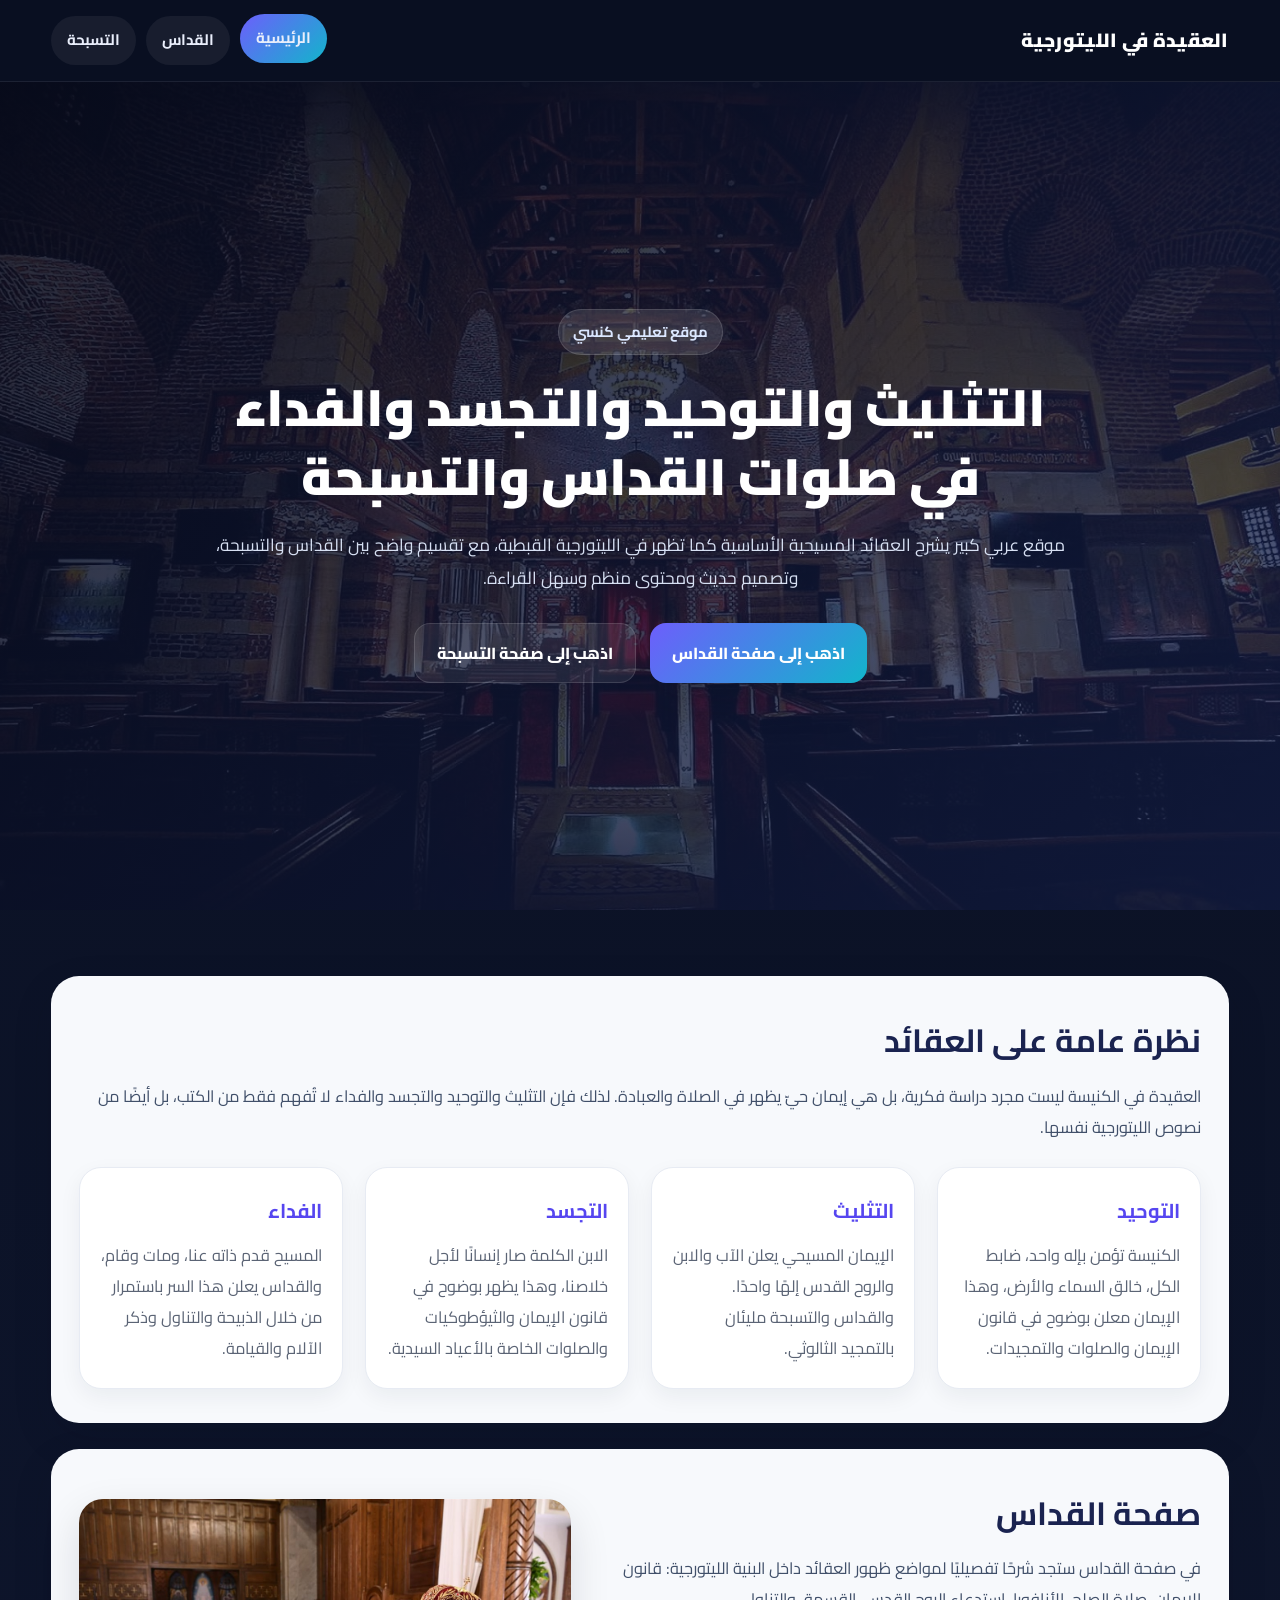
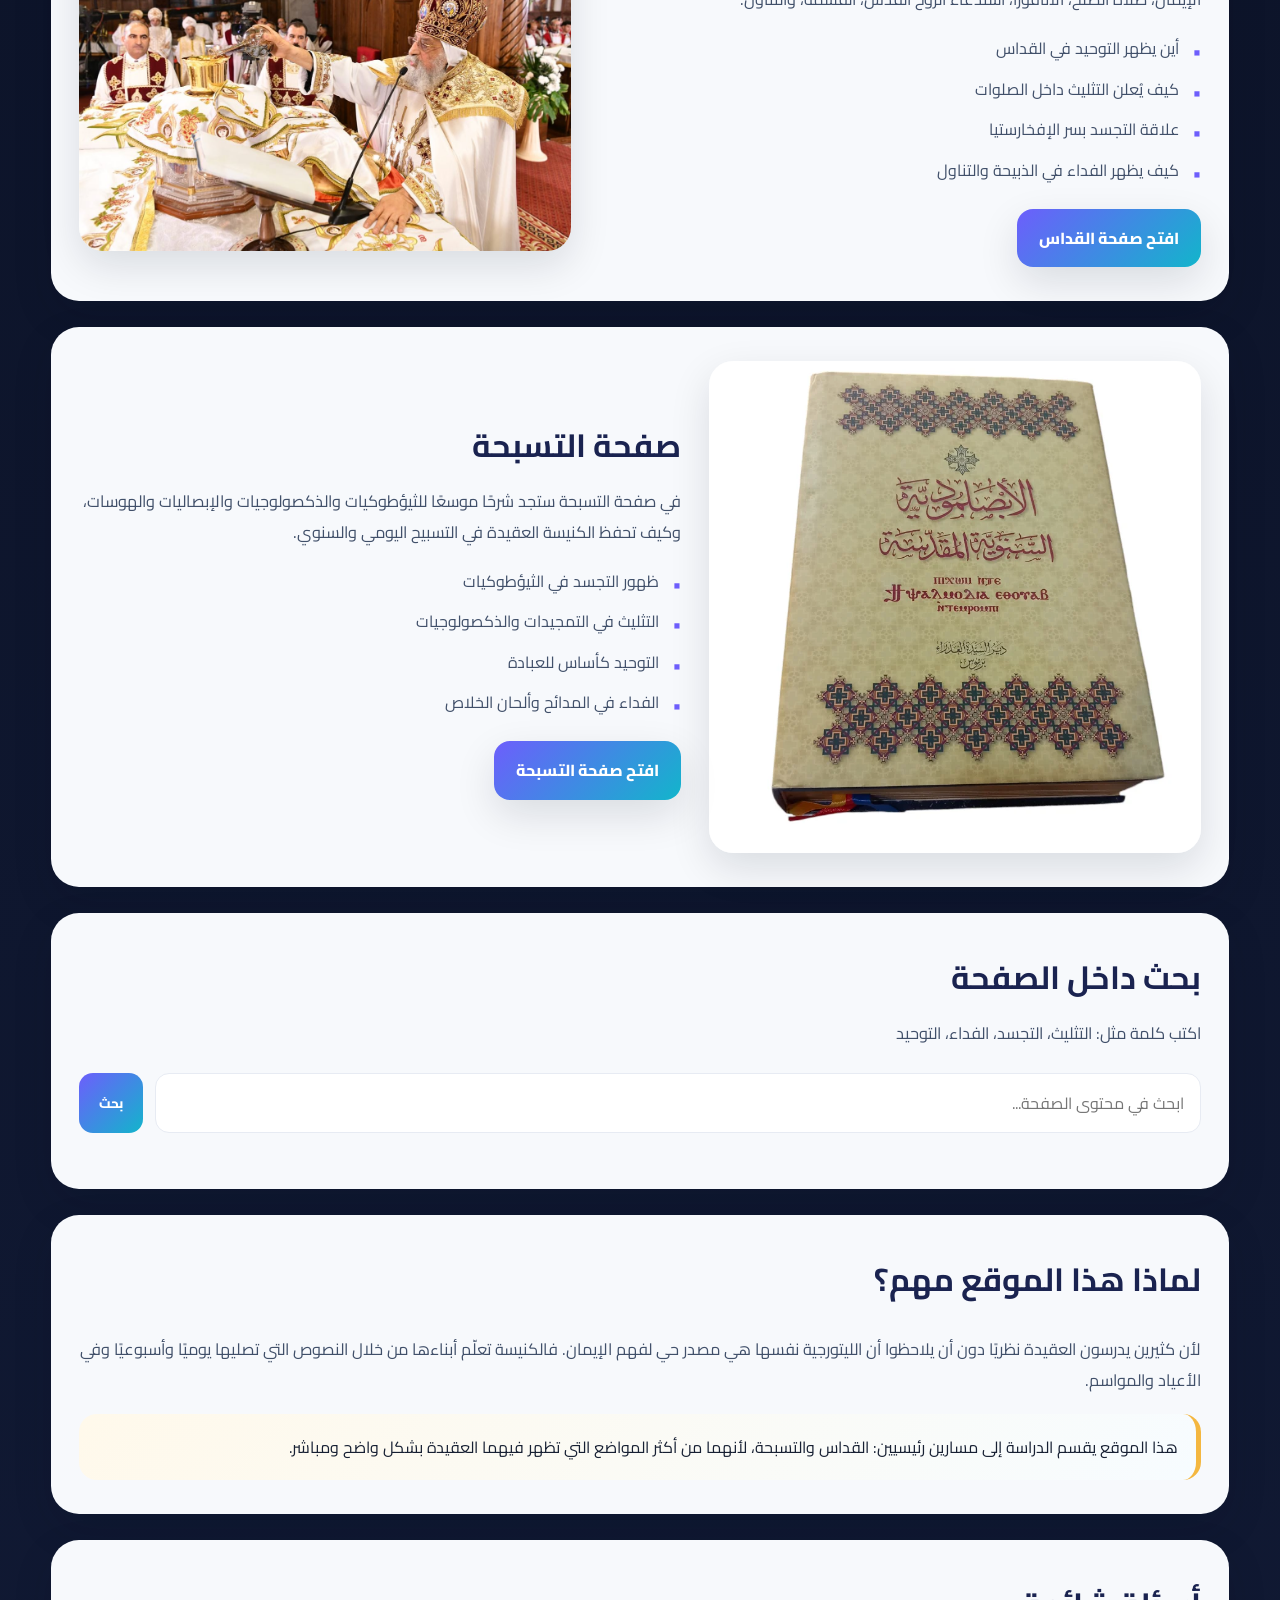
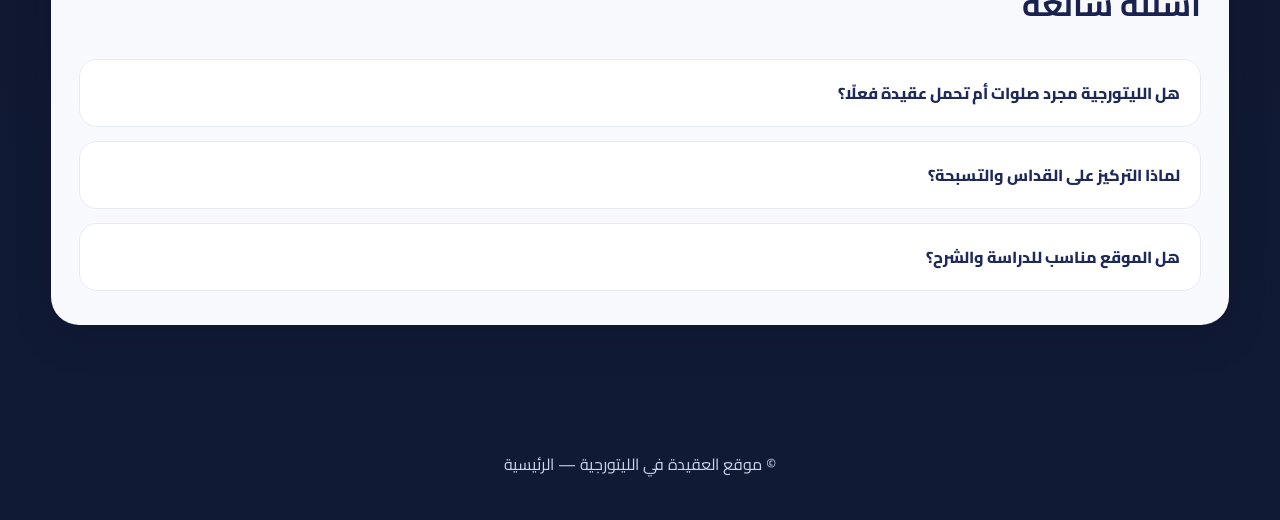
==== index.html @ f93a0180 "Initial commit" ====
<!DOCTYPE html>
<html lang="ar" dir="rtl">
<head>
  <meta charset="UTF-8" />
  <meta name="viewport" content="width=device-width, initial-scale=1.0" />
  <title>العقيدة في الليتورجية القبطية</title>
  <link rel="preconnect" href="https://fonts.googleapis.com">
  <link rel="preconnect" href="https://fonts.gstatic.com" crossorigin>
  <link href="https://fonts.googleapis.com/css2?family=Cairo:wght@400;600;700;800;900&display=swap" rel="stylesheet">
  <link rel="stylesheet" href="style.css" />
</head>
<body>
  <header class="topbar">
    <div class="container nav">
      <div class="brand">العقيدة في الليتورجية</div>
      <nav>
        <a href="index.html" class="active">الرئيسية</a>
        <a href="mass.html">القداس</a>
        <a href="tasbeha.html">التسبحة</a>
      </nav>
    </div>
  </header>

  <section class="hero hero-home">
    <div class="overlay"></div>
    <div class="container hero-content">
      <span class="badge">موقع تعليمي كنسي</span>
      <h1>التثليث والتوحيد والتجسد والفداء<br>في صلوات القداس والتسبحة</h1>
      <p>
        موقع عربي كبير يشرح العقائد المسيحية الأساسية كما تظهر في الليتورجية القبطية،
        مع تقسيم واضح بين القداس والتسبحة، وتصميم حديث ومحتوى منظم وسهل القراءة.
      </p>
      <div class="hero-actions">
        <a class="btn primary" href="mass.html">اذهب إلى صفحة القداس</a>
        <a class="btn secondary" href="tasbeha.html">اذهب إلى صفحة التسبحة</a>
      </div>
    </div>
  </section>

  <main class="container">
    <section class="section searchable">
      <div class="section-head">
        <h2>نظرة عامة على العقائد</h2>
        <p>
          العقيدة في الكنيسة ليست مجرد دراسة فكرية، بل هي إيمان حيّ يظهر في الصلاة والعبادة.
          لذلك فإن التثليث والتوحيد والتجسد والفداء لا تُفهم فقط من الكتب، بل أيضًا من نصوص
          الليتورجية نفسها.
        </p>
      </div>

      <div class="cards four">
        <article class="card">
          <h3>التوحيد</h3>
          <p>
            الكنيسة تؤمن بإله واحد، ضابط الكل، خالق السماء والأرض، وهذا الإيمان معلن بوضوح
            في قانون الإيمان والصلوات والتمجيدات.
          </p>
        </article>

        <article class="card">
          <h3>التثليث</h3>
          <p>
            الإيمان المسيحي يعلن الآب والابن والروح القدس إلهًا واحدًا. والقداس والتسبحة
            مليئان بالتمجيد الثالوثي.
          </p>
        </article>

        <article class="card">
          <h3>التجسد</h3>
          <p>
            الابن الكلمة صار إنسانًا لأجل خلاصنا، وهذا يظهر بوضوح في قانون الإيمان
            والثيؤطوكيات والصلوات الخاصة بالأعياد السيدية.
          </p>
        </article>

        <article class="card">
          <h3>الفداء</h3>
          <p>
            المسيح قدم ذاته عنا، ومات وقام، والقداس يعلن هذا السر باستمرار من خلال الذبيحة
            والتناول وذكر الآلام والقيامة.
          </p>
        </article>
      </div>
    </section>

    <section class="section split">
      <div class="text searchable">
        <h2>صفحة القداس</h2>
        <p>
          في صفحة القداس ستجد شرحًا تفصيليًا لمواضع ظهور العقائد داخل البنية الليتورجية:
          قانون الإيمان، صلاة الصلح، الأنافورا، استدعاء الروح القدس، القسمة، والتناول.
        </p>
        <ul class="styled-list">
          <li>أين يظهر التوحيد في القداس</li>
          <li>كيف يُعلن التثليث داخل الصلوات</li>
          <li>علاقة التجسد بسر الإفخارستيا</li>
          <li>كيف يظهر الفداء في الذبيحة والتناول</li>
        </ul>
        <a class="btn primary" href="mass.html">افتح صفحة القداس</a>
      </div>
      <div class="image-wrap">
        <img src="odas.jpg" alt="القداس">
      </div>
    </section>

    <section class="section split reverse">
      <div class="text searchable">
        <h2>صفحة التسبحة</h2>
        <p>
          في صفحة التسبحة ستجد شرحًا موسعًا للثيؤطوكيات والذكصولوجيات والإبصاليات والهوسات،
          وكيف تحفظ الكنيسة العقيدة في التسبيح اليومي والسنوي.
        </p>
        <ul class="styled-list">
          <li>ظهور التجسد في الثيؤطوكيات</li>
          <li>التثليث في التمجيدات والذكصولوجيات</li>
          <li>التوحيد كأساس للعبادة</li>
          <li>الفداء في المدائح وألحان الخلاص</li>
        </ul>
        <a class="btn primary" href="tasbeha.html">افتح صفحة التسبحة</a>
      </div>
      <div class="image-wrap">
        <img src="JIiiWQMVaETBvGy7adsMR9MAP8Ab8iQ1Cu8Wnv8D.jpg" alt="التسبحة">
      </div>
    </section>

    <section class="section">
      <div class="section-head">
        <h2>بحث داخل الصفحة</h2>
        <p>اكتب كلمة مثل: التثليث، التجسد، الفداء، التوحيد</p>
      </div>
      <div class="search-box">
        <input type="text" id="searchInput" placeholder="ابحث في محتوى الصفحة..." />
        <button id="searchBtn">بحث</button>
      </div>
    </section>

    <section class="section searchable">
      <div class="section-head">
        <h2>لماذا هذا الموقع مهم؟</h2>
      </div>
      <p>
        لأن كثيرين يدرسون العقيدة نظريًا دون أن يلاحظوا أن الليتورجية نفسها هي مصدر حي
        لفهم الإيمان. فالكنيسة تعلّم أبناءها من خلال النصوص التي تصليها يوميًا وأسبوعيًا
        وفي الأعياد والمواسم.
      </p>

      <div class="note-box">
        هذا الموقع يقسم الدراسة إلى مسارين رئيسيين: القداس والتسبحة، لأنهما من أكثر
        المواضع التي تظهر فيهما العقيدة بشكل واضح ومباشر.
      </div>
    </section>

    <section class="section">
      <div class="section-head">
        <h2>أسئلة شائعة</h2>
      </div>

      <div class="faq">
        <div class="faq-item">
          <button class="faq-question">هل الليتورجية مجرد صلوات أم تحمل عقيدة فعلًا؟</button>
          <div class="faq-answer">
            <p>الليتورجية تحمل العقيدة بعمق، لأن الكنيسة تصلي ما تؤمن به وتؤمن بما تصليه.</p>
          </div>
        </div>

        <div class="faq-item">
          <button class="faq-question">لماذا التركيز على القداس والتسبحة؟</button>
          <div class="faq-answer">
            <p>لأنهما من أغنى المصادر الليتورجية التي تعلن العقيدة بوضوح وبصورة متكررة.</p>
          </div>
        </div>

        <div class="faq-item">
          <button class="faq-question">هل الموقع مناسب للدراسة والشرح؟</button>
          <div class="faq-answer">
            <p>نعم، ويمكنك تطويره أكثر بإضافة مراجع ونصوص وآيات وصور وأقسام جديدة.</p>
          </div>
        </div>
      </div>
    </section>
  </main>

  <footer class="footer">
    <div class="container">
      <p>© موقع العقيدة في الليتورجية — الرئيسية</p>
    </div>
  </footer>

  <script src="script.js"></script>
</body>
</html>
---- style.css ----
:root{
  --bg:#0b1020;
  --bg-soft:#121933;
  --card:#ffffff;
  --text:#172033;
  --muted:#5b6475;
  --primary:#6d5efc;
  --primary-dark:#5646f0;
  --secondary:#12b5cb;
  --gold:#f4b740;
  --light:#f7f9fc;
  --border:#e7ebf3;
  --shadow:0 15px 40px rgba(9,15,35,.12);
  --radius:22px;
  --radius-sm:14px;
  --max:1200px;
}

*{
  box-sizing:border-box;
  margin:0;
  padding:0;
}

html{
  scroll-behavior:smooth;
}

body{
  font-family:'Cairo', sans-serif;
  background:linear-gradient(180deg,#0a1022 0%, #111a35 100%);
  color:#fff;
  line-height:1.9;
}

img{
  max-width:100%;
  display:block;
}

a{
  text-decoration:none;
  color:inherit;
}

.container{
  width:min(var(--max), 92%);
  margin:auto;
}

/* Topbar */
.topbar{
  position:sticky;
  top:0;
  z-index:1000;
  backdrop-filter:blur(10px);
  background:rgba(10,16,34,.86);
  border-bottom:1px solid rgba(255,255,255,.08);
}

.nav{
  display:flex;
  justify-content:space-between;
  align-items:center;
  gap:20px;
  padding:16px 0;
}

.brand{
  font-size:1.2rem;
  font-weight:900;
  color:#fff;
  letter-spacing:.3px;
}

nav{
  display:flex;
  gap:10px;
  flex-wrap:wrap;
}

nav a{
  padding:10px 16px;
  border-radius:999px;
  background:rgba(255,255,255,.06);
  color:#e9eefb;
  transition:.3s ease;
  font-weight:700;
  font-size:.95rem;
}

nav a:hover,
nav a.active{
  background:linear-gradient(135deg,var(--primary),var(--secondary));
  transform:translateY(-2px);
}

/* Hero */
.hero,
.page-hero{
  position:relative;
  overflow:hidden;
}

.hero-home{
  min-height:92vh;
  display:flex;
  align-items:center;
  background:
    url('backgroundd.jpeg')
    center/cover no-repeat;
}

.hero .overlay{
  position:absolute;
  inset:0;
  background:linear-gradient(135deg,rgba(8,12,30,.88),rgba(21,33,78,.72));
}

.hero-content{
  position:relative;
  z-index:2;
  text-align:center;
  padding:90px 0;
  max-width:920px;
}

.badge{
  display:inline-block;
  background:rgba(255,255,255,.12);
  color:#dbe7ff;
  padding:8px 14px;
  border-radius:999px;
  margin-bottom:18px;
  font-size:.92rem;
  font-weight:700;
  border:1px solid rgba(255,255,255,.12);
}

.hero h1,
.page-hero h1{
  font-size:clamp(2rem,4vw,4rem);
  line-height:1.35;
  margin-bottom:18px;
  font-weight:900;
}

.hero p,
.page-hero p{
  max-width:850px;
  margin:0 auto 28px;
  color:#d7e0f3;
  font-size:1.08rem;
}

.hero-actions{
  display:flex;
  justify-content:center;
  gap:14px;
  flex-wrap:wrap;
}

.btn{
  display:inline-flex;
  align-items:center;
  justify-content:center;
  padding:14px 22px;
  border-radius:16px;
  font-weight:800;
  transition:.3s ease;
  cursor:pointer;
  border:none;
}

.btn.primary{
  background:linear-gradient(135deg,var(--primary),var(--secondary));
  color:white;
  box-shadow:var(--shadow);
}

.btn.secondary{
  background:rgba(255,255,255,.08);
  border:1px solid rgba(255,255,255,.12);
  color:#fff;
}

.btn:hover{
  transform:translateY(-3px) scale(1.02);
}

.page-hero{
  padding:70px 0 55px;
  background:linear-gradient(135deg,rgba(98,79,255,.2),rgba(18,181,203,.12));
}

.page-hero.alt{
  background:linear-gradient(135deg,rgba(244,183,64,.15),rgba(18,181,203,.10));
}

/* Sections */
main{
  padding:40px 0 70px;
}

.section{
  background:var(--light);
  color:var(--text);
  margin:26px 0;
  border-radius:28px;
  padding:34px 28px;
  box-shadow:var(--shadow);
}

.section-head{
  margin-bottom:24px;
}

.section-head h2,
.section h2{
  font-size:2rem;
  color:#1a2350;
  margin-bottom:10px;
}

.section-head p,
.section p{
  color:#41506a;
  font-size:1.02rem;
}

.cards{
  display:grid;
  gap:22px;
  margin-top:18px;
}

.cards.four{
  grid-template-columns:repeat(4,1fr);
}
.cards.three{
  grid-template-columns:repeat(3,1fr);
}

.card{
  background:#fff;
  border:1px solid var(--border);
  border-radius:22px;
  padding:24px 20px;
  box-shadow:0 8px 22px rgba(20,26,53,.06);
  transition:.3s ease;
}

.card:hover{
  transform:translateY(-6px);
}

.card h3{
  color:var(--primary-dark);
  margin-bottom:10px;
  font-size:1.25rem;
}

.card p{
  color:var(--muted);
}

.split{
  display:grid;
  grid-template-columns:1.1fr .9fr;
  gap:28px;
  align-items:center;
}

.split.reverse{
  grid-template-columns:.9fr 1.1fr;
}

.split.reverse .text{
  order:2;
}
.split.reverse .image-wrap{
  order:1;
}

.image-wrap img{
  width:100%;
  height:100%;
  min-height:340px;
  object-fit:cover;
  border-radius:24px;
  box-shadow:var(--shadow);
}

.styled-list{
  list-style:none;
  margin:18px 0 24px;
}

.styled-list li{
  position:relative;
  padding-right:22px;
  margin-bottom:10px;
  color:#41506a;
}

.styled-list li::before{
  content:"•";
  position:absolute;
  right:0;
  top:0;
  color:var(--primary);
  font-size:1.2rem;
  font-weight:900;
}

.timeline{
  display:grid;
  gap:18px;
  margin-top:20px;
}

.timeline-item{
  display:flex;
  gap:18px;
  align-items:flex-start;
  background:#fff;
  border:1px solid var(--border);
  border-radius:18px;
  padding:18px;
}

.timeline-item span{
  width:42px;
  height:42px;
  min-width:42px;
  display:flex;
  align-items:center;
  justify-content:center;
  border-radius:50%;
  background:linear-gradient(135deg,var(--primary),var(--secondary));
  color:#fff;
  font-weight:900;
}

.timeline-item h4{
  margin-bottom:5px;
  color:#20295e;
}

/* Doctrine blocks */
.doctrine-block{
  border-top:6px solid #eceffd;
}

.quote-box{
  margin-top:18px;
  background:linear-gradient(135deg,#f5f3ff,#eefcff);
  border-right:5px solid var(--primary);
  border-radius:18px;
  padding:18px;
}

.quote-box h4{
  color:#35248d;
  margin-bottom:8px;
}

.info-grid{
  display:grid;
  grid-template-columns:repeat(3,1fr);
  gap:16px;
  margin-top:20px;
}

.mini-card{
  background:#fff;
  border:1px solid var(--border);
  border-radius:18px;
  padding:18px;
}

.mini-card h4{
  color:#24306f;
  margin-bottom:8px;
}

.table-wrap{
  overflow-x:auto;
  margin-top:16px;
}

table{
  width:100%;
  border-collapse:collapse;
  background:#fff;
  border-radius:18px;
  overflow:hidden;
}

th, td{
  padding:14px;
  border:1px solid var(--border);
  text-align:right;
  vertical-align:top;
  color:#29364d;
}

th{
  background:#eef2ff;
  color:#2d2a76;
}

.search-box{
  margin:10px 0 22px;
  display:flex;
  gap:12px;
  flex-wrap:wrap;
}

.search-box input{
  flex:1;
  min-width:240px;
  padding:14px 16px;
  border-radius:14px;
  border:1px solid var(--border);
  font-family:'Cairo', sans-serif;
  font-size:1rem;
  outline:none;
}

.search-box button{
  padding:14px 20px;
  border:none;
  border-radius:14px;
  background:linear-gradient(135deg,var(--primary),var(--secondary));
  color:#fff;
  font-family:'Cairo', sans-serif;
  font-weight:800;
  cursor:pointer;
}

.faq{
  margin-top:18px;
  display:grid;
  gap:14px;
}

.faq-item{
  background:#fff;
  border:1px solid var(--border);
  border-radius:18px;
  overflow:hidden;
}

.faq-question{
  width:100%;
  background:#fff;
  border:none;
  padding:18px 20px;
  text-align:right;
  font-family:'Cairo', sans-serif;
  font-size:1rem;
  font-weight:800;
  cursor:pointer;
  color:#1f2a5a;
}

.faq-answer{
  display:none;
  padding:0 20px 18px;
  color:#51607a;
}

.faq-item.active .faq-answer{
  display:block;
}

.note-box{
  background:linear-gradient(135deg,#fff9eb,#f7fcff);
  border-right:5px solid var(--gold);
  padding:18px;
  border-radius:18px;
  margin-top:18px;
}

.footer{
  padding:28px 0 40px;
  color:#cad4ea;
  text-align:center;
}

mark{
  background:#fff1a8;
  padding:2px 4px;
  border-radius:6px;
}

/* Responsive */
@media (max-width: 1000px){
  .cards.four{
    grid-template-columns:repeat(2,1fr);
  }
  .cards.three,
  .info-grid{
    grid-template-columns:1fr;
  }
  .split,
  .split.reverse{
    grid-template-columns:1fr;
  }
  .split.reverse .text,
  .split.reverse .image-wrap{
    order:initial;
  }
}

@media (max-width: 700px){
  .nav{
    flex-direction:column;
    align-items:flex-start;
  }
  nav{
    width:100%;
  }
  .hero-home{
    min-height:auto;
  }
  .hero-content{
    padding:70px 0;
  }
  .section{
    padding:24px 18px;
    border-radius:22px;
  }
  .cards.four{
    grid-template-columns:1fr;
  }
  .hero h1,
  .page-hero h1{
    font-size:2rem;
  }
}
/* Tabs */
.tabs{
  display:flex;
  gap:12px;
  flex-wrap:wrap;
  margin-bottom:24px;
}

.tab-btn{
  border:none;
  background:#eef2ff;
  color:#28306f;
  padding:12px 18px;
  border-radius:14px;
  font-family:'Cairo', sans-serif;
  font-weight:800;
  cursor:pointer;
  transition:.3s ease;
}

.tab-btn:hover{
  transform:translateY(-2px);
  background:#dde5ff;
}

.tab-btn.active{
  background:linear-gradient(135deg,var(--primary),var(--secondary));
  color:#fff;
}

.tab-content{
  display:none;
  animation:fadeIn .35s ease;
}

.tab-content.active{
  display:block;
}

@keyframes fadeIn{
  from{
    opacity:0;
    transform:translateY(8px);
  }
  to{
    opacity:1;
    transform:translateY(0);
  }
}
/* Mass nested tabs */
.mass-tabs,
.doctrine-tabs{
  display:flex;
  gap:12px;
  flex-wrap:wrap;
  margin-bottom:22px;
}

.mass-tab-btn,
.doctrine-tab-btn{
  border:none;
  padding:12px 18px;
  border-radius:14px;
  font-family:'Cairo', sans-serif;
  font-weight:800;
  cursor:pointer;
  transition:.3s ease;
}

.mass-tab-btn{
  background:#eef2ff;
  color:#24306f;
}

.mass-tab-btn.active{
  background:linear-gradient(135deg,var(--primary),var(--secondary));
  color:#fff;
}

.doctrine-tab-btn{
  background:#ffffff;
  border:1px solid var(--border);
  color:#2e376c;
}

.doctrine-tab-btn.active{
  background:#1f2a5a;
  color:#fff;
  border-color:#1f2a5a;
}

.mass-panel{
  display:none;
  animation:fadeIn .35s ease;
}

.mass-panel.active{
  display:block;
}

.doctrine-content{
  display:none;
  margin-top:10px;
  padding:24px 20px;
  background:#fff;
  border:1px solid var(--border);
  border-radius:22px;
  animation:fadeIn .3s ease;
}

.doctrine-content.active{
  display:block;
}

.mass-intro{
  margin-bottom:18px;
}

.mass-intro h2{
  color:#1b2460;
  margin-bottom:8px;
}
/* Liturgical text explorer */
.source-buttons{
  display:flex;
  flex-wrap:wrap;
  gap:10px;
  margin:18px 0;
}

.source-btn{
  border:none;
  background:#eef2ff;
  color:#28306f;
  padding:10px 16px;
  border-radius:12px;
  font-family:'Cairo', sans-serif;
  font-weight:800;
  cursor:pointer;
  transition:.3s ease;
}

.source-btn:hover{
  background:#dde5ff;
  transform:translateY(-2px);
}

.source-btn.active{
  background:linear-gradient(135deg,var(--primary),var(--secondary));
  color:#fff;
}

.lit-text-box{
  display:none;
  margin-top:16px;
  background:#fcfdff;
  border:1px solid var(--border);
  border-radius:18px;
  padding:20px;
}

.lit-text-box.active{
  display:block;
  animation:fadeIn .3s ease;
}

.lit-text-box h4{
  margin-bottom:12px;
  color:#1f2a5a;
}

.lit-text{
  background:#fff;
  border:1px solid #e8ecf5;
  border-radius:14px;
  padding:16px;
  color:#334155;
  line-height:2;
  margin-bottom:14px;
}

.highlight-doctrine{
  background:#fff1a8;
  color:#111827;
  padding:2px 6px;
  border-radius:6px;
  font-weight:700;
}

.lit-note{
  background:linear-gradient(135deg,#f5f3ff,#eefcff);
  border-right:4px solid var(--primary);
  border-radius:14px;
  padding:14px;
  color:#475569;
}
.evidence-list{
  display:grid;
  gap:14px;
  margin-top:20px;
}

.evidence-card{
  background:#fff;
  border:1px solid var(--border);
  border-radius:18px;
  padding:18px;
  box-shadow:0 6px 18px rgba(20,26,53,.05);
}

.evidence-card h4{
  color:#1f2a5a;
  margin-bottom:10px;
  font-size:1.05rem;
}

.evidence-label{
  display:inline-block;
  background:#eef2ff;
  color:#334;
  padding:6px 12px;
  border-radius:999px;
  font-size:.88rem;
  font-weight:800;
  margin-bottom:10px;
}

.evidence-quote{
  background:#f8fbff;
  border-right:4px solid var(--primary);
  padding:14px;
  border-radius:12px;
  margin:10px 0;
  color:#243248;
  font-weight:700;
  line-height:2;
}

.evidence-note{
  color:#5b6475;
  font-size:.96rem;
}

.word-highlight{
  background:#fff1a8;
  padding:2px 6px;
  border-radius:6px;
  font-weight:800;
  color:#111827;
}
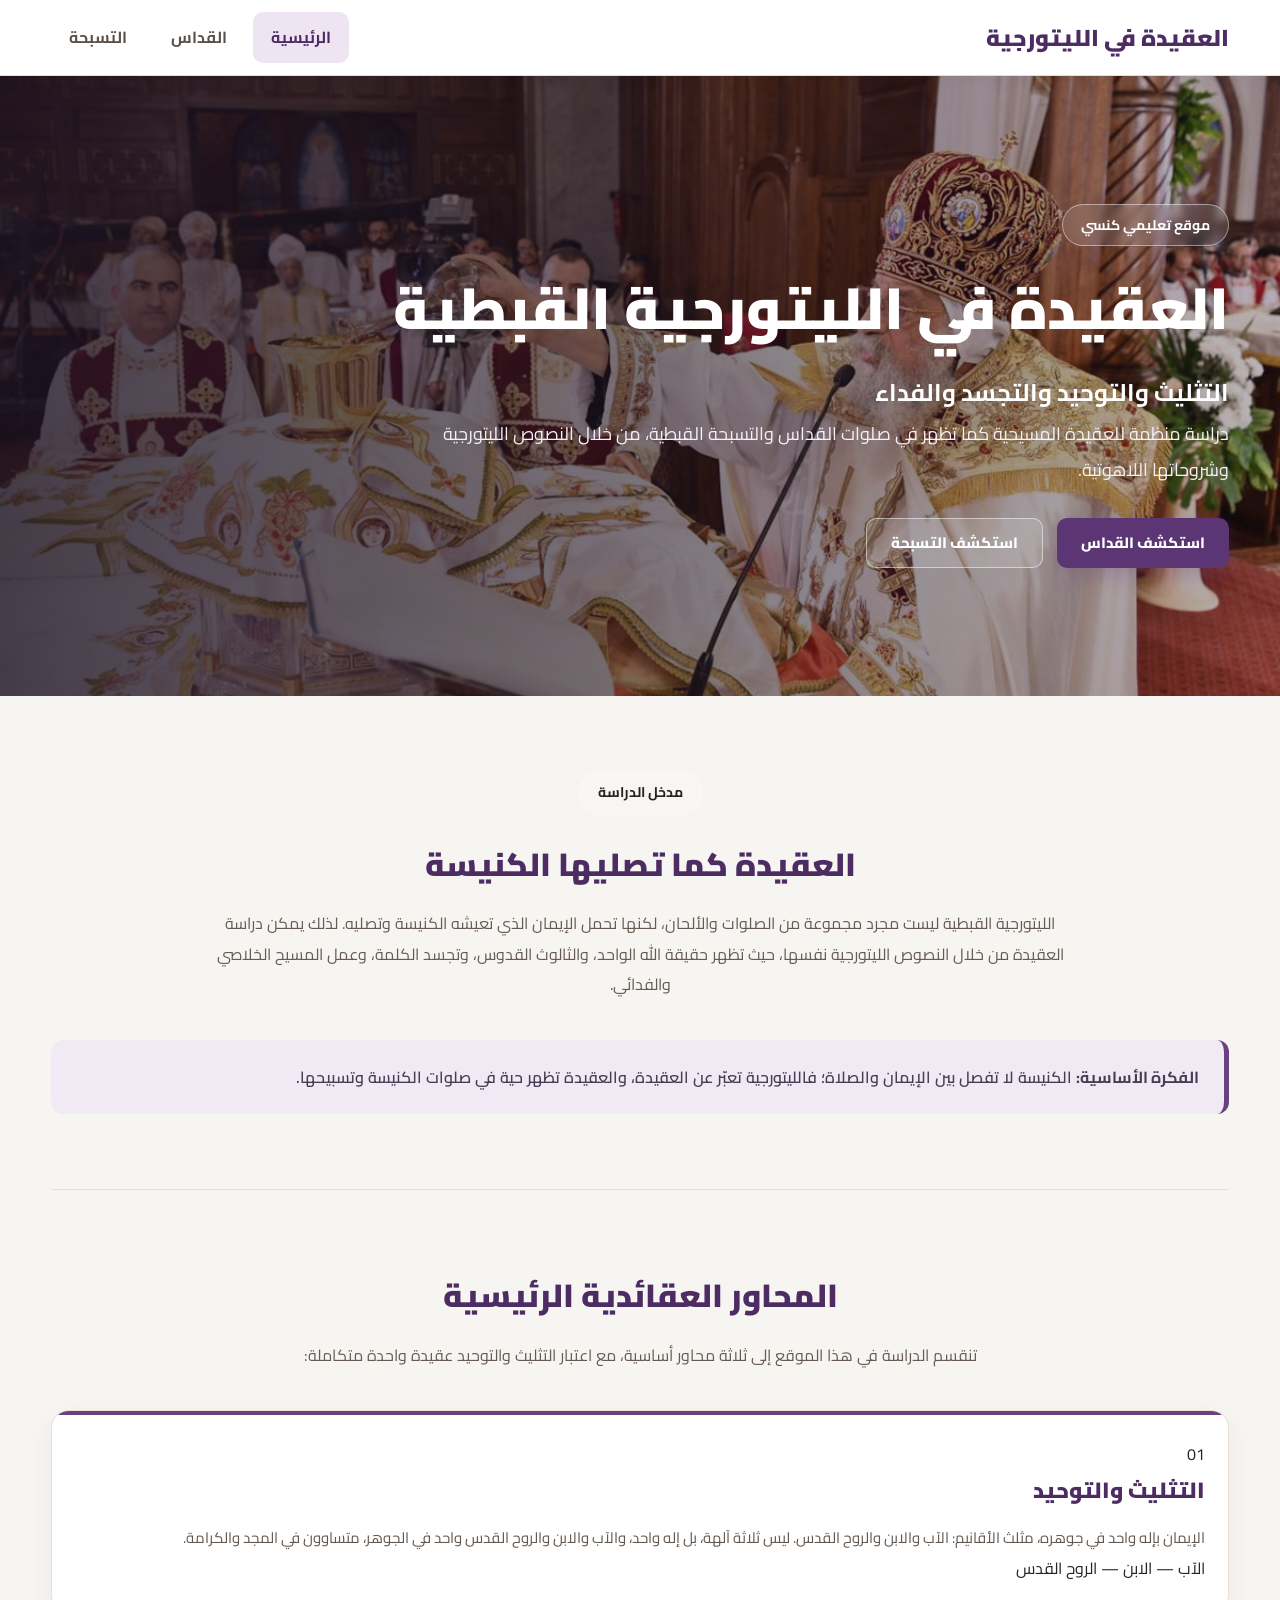
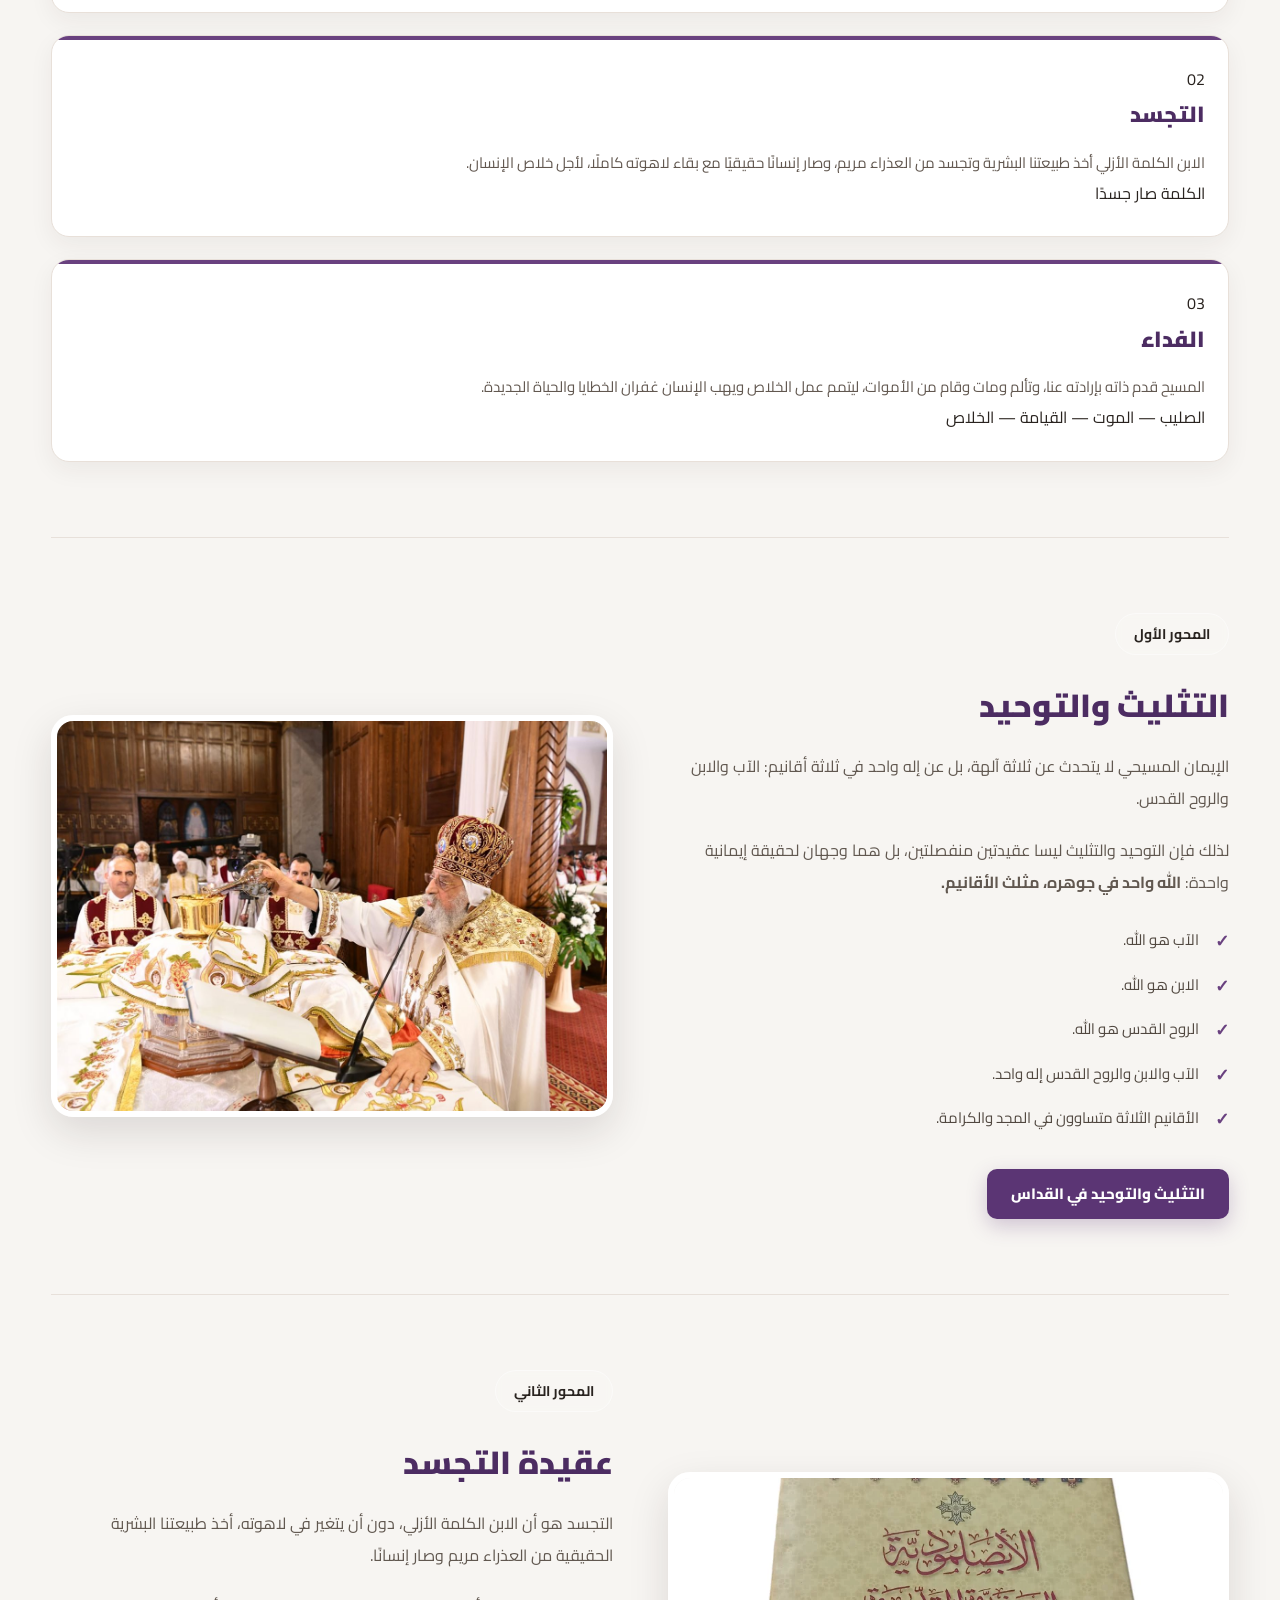
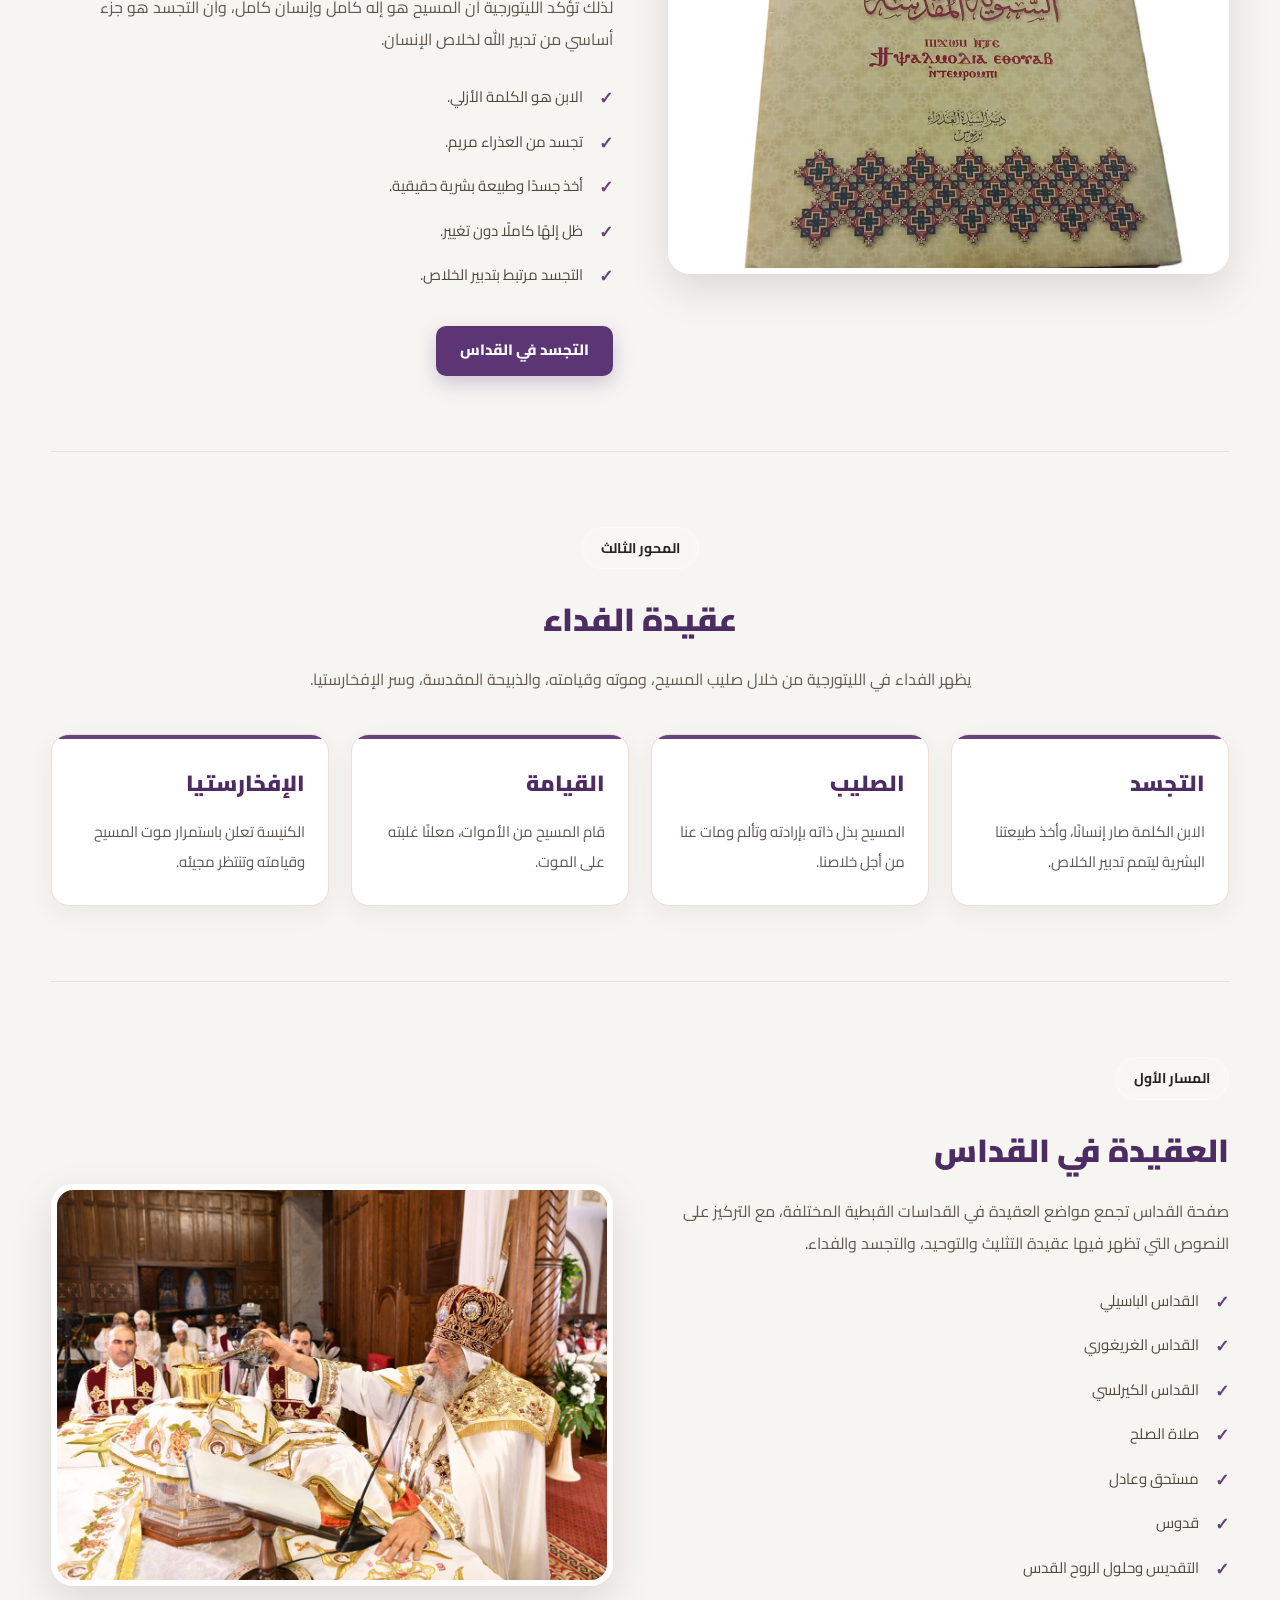
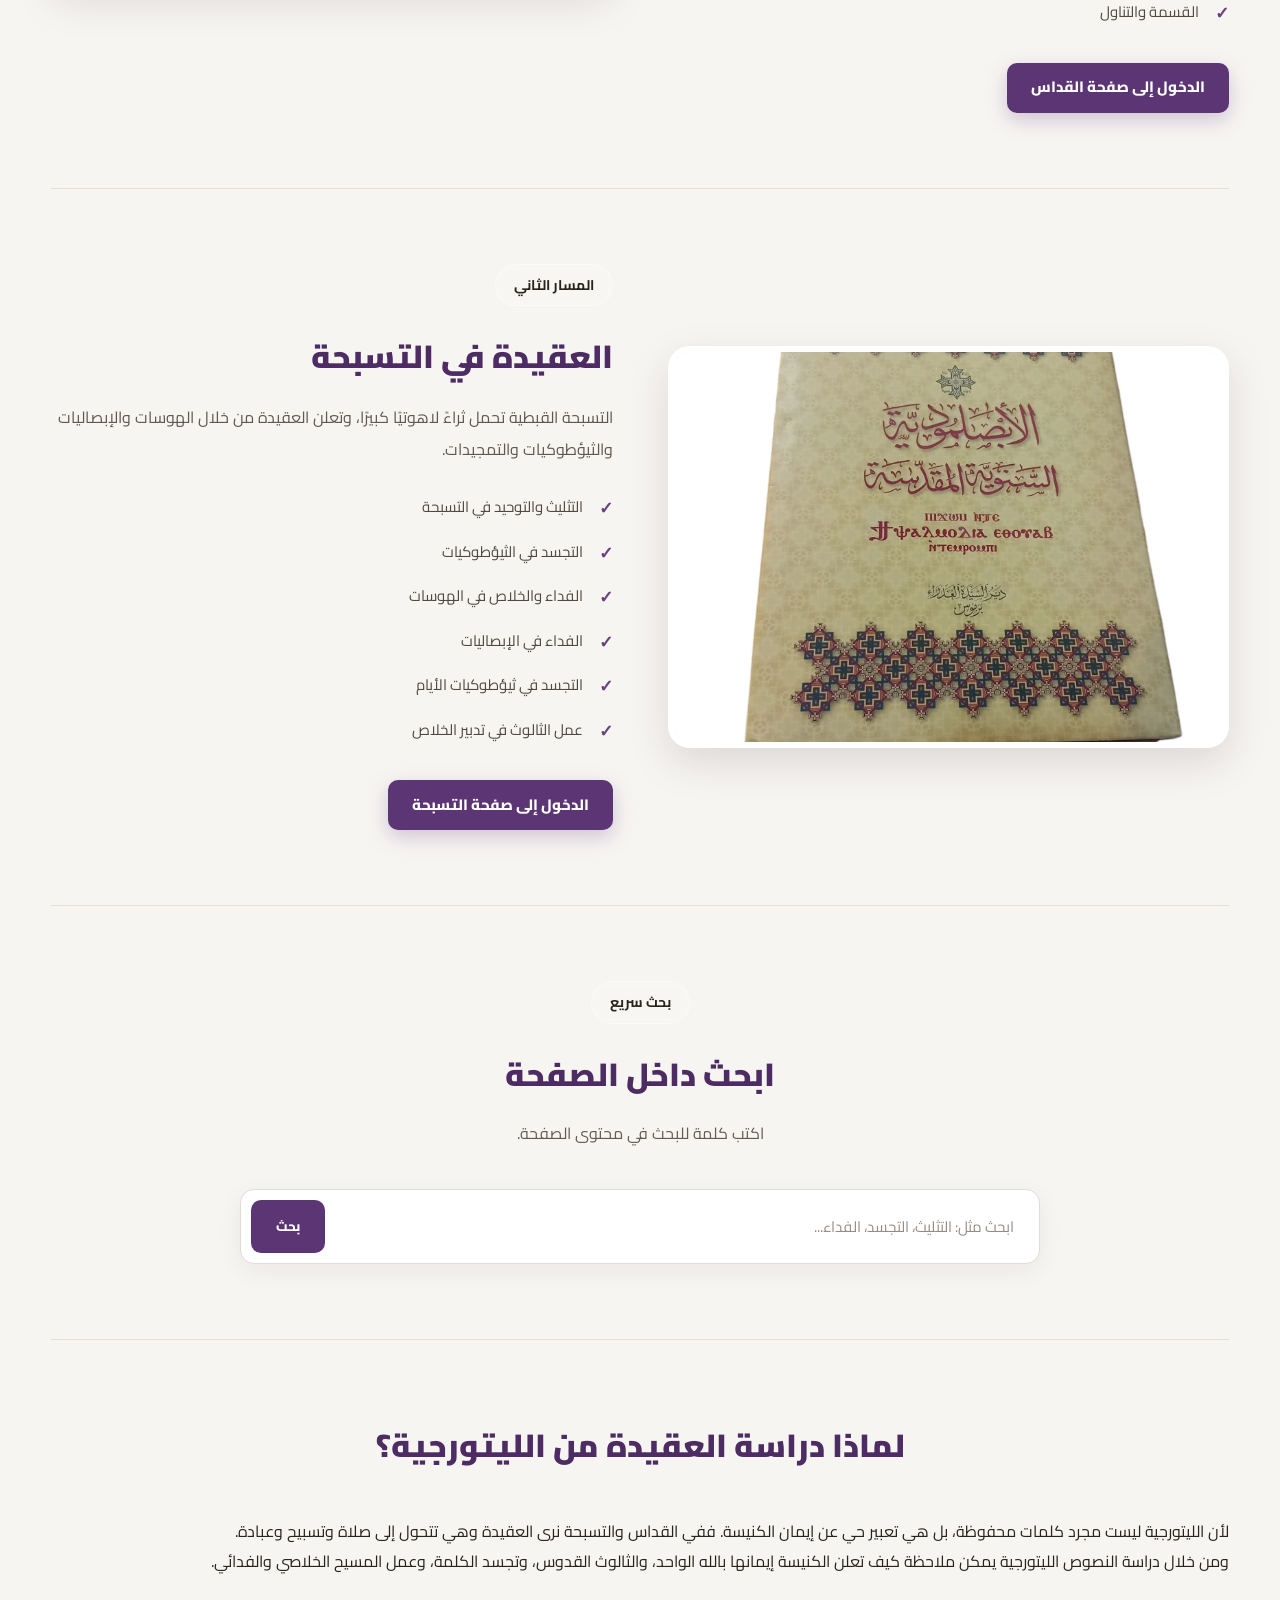
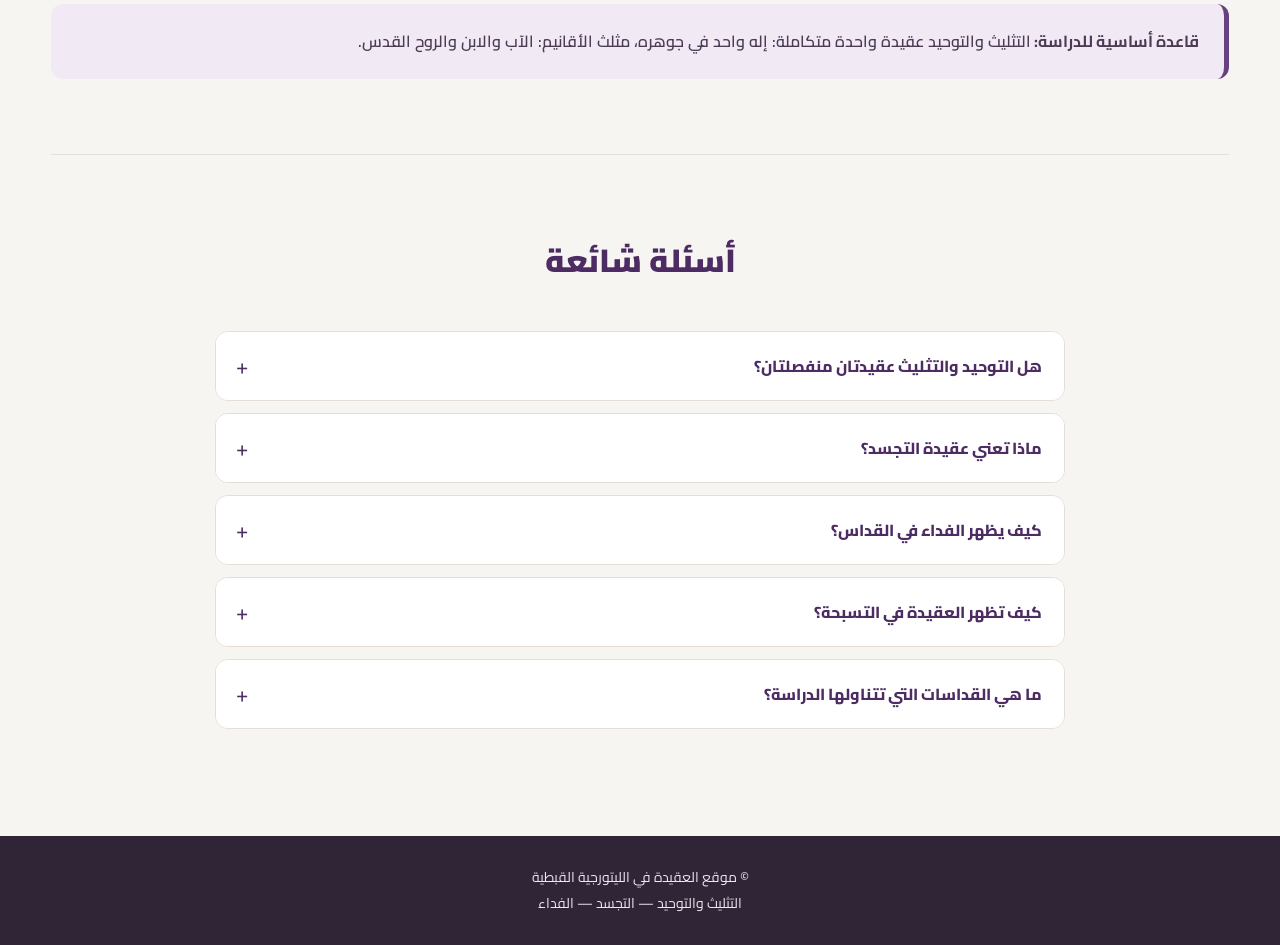
==== commit 5104be57: "Update website" ====
--- a/index.html
+++ b/index.html
@@ -3,189 +3,848 @@
 <head>
   <meta charset="UTF-8" />
   <meta name="viewport" content="width=device-width, initial-scale=1.0" />
+
   <title>العقيدة في الليتورجية القبطية</title>
+
   <link rel="preconnect" href="https://fonts.googleapis.com">
   <link rel="preconnect" href="https://fonts.gstatic.com" crossorigin>
-  <link href="https://fonts.googleapis.com/css2?family=Cairo:wght@400;600;700;800;900&display=swap" rel="stylesheet">
+
+  <link
+    href="https://fonts.googleapis.com/css2?family=Cairo:wght@400;500;600;700;800;900&display=swap"
+    rel="stylesheet"
+  >
+
   <link rel="stylesheet" href="style.css" />
 </head>
+
 <body>
+
+  <!-- =========================
+       HEADER
+  ========================== -->
+
   <header class="topbar">
     <div class="container nav">
-      <div class="brand">العقيدة في الليتورجية</div>
+
+      <div class="brand">
+        العقيدة في الليتورجية
+      </div>
+
       <nav>
         <a href="index.html" class="active">الرئيسية</a>
         <a href="mass.html">القداس</a>
         <a href="tasbeha.html">التسبحة</a>
       </nav>
+
     </div>
   </header>
 
+
+  <!-- =========================
+       HERO
+  ========================== -->
+
   <section class="hero hero-home">
+
     <div class="overlay"></div>
+
     <div class="container hero-content">
-      <span class="badge">موقع تعليمي كنسي</span>
-      <h1>التثليث والتوحيد والتجسد والفداء<br>في صلوات القداس والتسبحة</h1>
+
+      <span class="badge">
+        موقع تعليمي كنسي
+      </span>
+
+      <h1>
+        العقيدة في الليتورجية القبطية
+      </h1>
+
+      <h2>
+        التثليث والتوحيد والتجسد والفداء
+      </h2>
+
       <p>
-        موقع عربي كبير يشرح العقائد المسيحية الأساسية كما تظهر في الليتورجية القبطية،
-        مع تقسيم واضح بين القداس والتسبحة، وتصميم حديث ومحتوى منظم وسهل القراءة.
+        دراسة منظمة للعقيدة المسيحية كما تظهر في صلوات القداس
+        والتسبحة القبطية، من خلال النصوص الليتورجية وشروحاتها
+        اللاهوتية.
       </p>
+
       <div class="hero-actions">
-        <a class="btn primary" href="mass.html">اذهب إلى صفحة القداس</a>
-        <a class="btn secondary" href="tasbeha.html">اذهب إلى صفحة التسبحة</a>
-      </div>
+
+        <a class="btn primary" href="mass.html">
+          استكشف القداس
+        </a>
+
+        <a class="btn secondary" href="tasbeha.html">
+          استكشف التسبحة
+        </a>
+
+      </div>
+
     </div>
   </section>
 
+
+  <!-- =========================
+       MAIN
+  ========================== -->
+
   <main class="container">
+
+
+    <!-- =========================
+         INTRODUCTION
+    ========================== -->
+
     <section class="section searchable">
+
       <div class="section-head">
-        <h2>نظرة عامة على العقائد</h2>
-        <p>
-          العقيدة في الكنيسة ليست مجرد دراسة فكرية، بل هي إيمان حيّ يظهر في الصلاة والعبادة.
-          لذلك فإن التثليث والتوحيد والتجسد والفداء لا تُفهم فقط من الكتب، بل أيضًا من نصوص
-          الليتورجية نفسها.
-        </p>
-      </div>
+
+        <span class="badge">
+          مدخل الدراسة
+        </span>
+
+        <h2>
+          العقيدة كما تصليها الكنيسة
+        </h2>
+
+        <p>
+          الليتورجية القبطية ليست مجرد مجموعة من الصلوات والألحان،
+          لكنها تحمل الإيمان الذي تعيشه الكنيسة وتصليه.
+          لذلك يمكن دراسة العقيدة من خلال النصوص الليتورجية نفسها،
+          حيث تظهر حقيقة الله الواحد، والثالوث القدوس، وتجسد الكلمة،
+          وعمل المسيح الخلاصي والفدائي.
+        </p>
+
+      </div>
+
+      <div class="note-box">
+
+        <strong>الفكرة الأساسية:</strong>
+
+        الكنيسة لا تفصل بين الإيمان والصلاة؛
+        فالليتورجية تعبّر عن العقيدة، والعقيدة تظهر حية
+        في صلوات الكنيسة وتسبيحها.
+
+      </div>
+
+    </section>
+
+
+    <!-- =========================
+         THREE MAIN DOCTRINES
+    ========================== -->
+
+    <section class="section searchable">
+
+      <div class="section-head">
+
+        <h2>
+          المحاور العقائدية الرئيسية
+        </h2>
+
+        <p>
+          تنقسم الدراسة في هذا الموقع إلى ثلاثة محاور أساسية،
+          مع اعتبار التثليث والتوحيد عقيدة واحدة متكاملة:
+        </p>
+
+      </div>
+
+
+      <div class="cards three">
+
+
+        <!-- Trinity + Unity -->
+
+        <article class="card">
+
+          <div class="card-number">
+            01
+          </div>
+
+          <h3>
+            التثليث والتوحيد
+          </h3>
+
+          <p>
+            الإيمان بإله واحد في جوهره، مثلث الأقانيم:
+            الآب والابن والروح القدس.
+            ليس ثلاثة آلهة، بل إله واحد،
+            والآب والابن والروح القدس واحد في الجوهر،
+            متساوون في المجد والكرامة.
+          </p>
+
+          <div class="card-highlight">
+            الآب — الابن — الروح القدس
+          </div>
+
+        </article>
+
+
+        <!-- Incarnation -->
+
+        <article class="card">
+
+          <div class="card-number">
+            02
+          </div>
+
+          <h3>
+            التجسد
+          </h3>
+
+          <p>
+            الابن الكلمة الأزلي أخذ طبيعتنا البشرية
+            وتجسد من العذراء مريم، وصار إنسانًا حقيقيًا
+            مع بقاء لاهوته كاملًا، لأجل خلاص الإنسان.
+          </p>
+
+          <div class="card-highlight">
+            الكلمة صار جسدًا
+          </div>
+
+        </article>
+
+
+        <!-- Redemption -->
+
+        <article class="card">
+
+          <div class="card-number">
+            03
+          </div>
+
+          <h3>
+            الفداء
+          </h3>
+
+          <p>
+            المسيح قدم ذاته بإرادته عنا،
+            وتألم ومات وقام من الأموات،
+            ليتمم عمل الخلاص ويهب الإنسان
+            غفران الخطايا والحياة الجديدة.
+          </p>
+
+          <div class="card-highlight">
+            الصليب — الموت — القيامة — الخلاص
+          </div>
+
+        </article>
+
+      </div>
+
+    </section>
+
+
+    <!-- =========================
+         UNITY + TRINITY
+    ========================== -->
+
+    <section class="section split">
+
+      <div class="text searchable">
+
+        <span class="badge">
+          المحور الأول
+        </span>
+
+        <h2>
+          التثليث والتوحيد
+        </h2>
+
+        <p>
+          الإيمان المسيحي لا يتحدث عن ثلاثة آلهة،
+          بل عن إله واحد في ثلاثة أقانيم:
+          الآب والابن والروح القدس.
+        </p>
+
+        <p>
+          لذلك فإن التوحيد والتثليث ليسا عقيدتين منفصلتين،
+          بل هما وجهان لحقيقة إيمانية واحدة:
+          <strong>
+            الله واحد في جوهره، مثلث الأقانيم.
+          </strong>
+        </p>
+
+        <ul class="styled-list">
+
+          <li>
+            الآب هو الله.
+          </li>
+
+          <li>
+            الابن هو الله.
+          </li>
+
+          <li>
+            الروح القدس هو الله.
+          </li>
+
+          <li>
+            الآب والابن والروح القدس إله واحد.
+          </li>
+
+          <li>
+            الأقانيم الثلاثة متساوون في المجد والكرامة.
+          </li>
+
+        </ul>
+
+        <a class="btn primary" href="mass.html">
+          التثليث والتوحيد في القداس
+        </a>
+
+      </div>
+
+
+      <div class="image-wrap">
+
+        <img
+          src="odas.jpg"
+          alt="القداس القبطي"
+        >
+
+      </div>
+
+    </section>
+
+
+    <!-- =========================
+         INCARNATION
+    ========================== -->
+
+    <section class="section split reverse">
+
+      <div class="text searchable">
+
+        <span class="badge">
+          المحور الثاني
+        </span>
+
+        <h2>
+          عقيدة التجسد
+        </h2>
+
+        <p>
+          التجسد هو أن الابن الكلمة الأزلي،
+          دون أن يتغير في لاهوته،
+          أخذ طبيعتنا البشرية الحقيقية
+          من العذراء مريم وصار إنسانًا.
+        </p>
+
+        <p>
+          لذلك تؤكد الليتورجية أن المسيح
+          هو إله كامل وإنسان كامل،
+          وأن التجسد هو جزء أساسي من تدبير
+          الله لخلاص الإنسان.
+        </p>
+
+        <ul class="styled-list">
+
+          <li>
+            الابن هو الكلمة الأزلي.
+          </li>
+
+          <li>
+            تجسد من العذراء مريم.
+          </li>
+
+          <li>
+            أخذ جسدًا وطبيعة بشرية حقيقية.
+          </li>
+
+          <li>
+            ظل إلهًا كاملًا دون تغيير.
+          </li>
+
+          <li>
+            التجسد مرتبط بتدبير الخلاص.
+          </li>
+
+        </ul>
+
+        <a class="btn primary" href="mass.html">
+          التجسد في القداس
+        </a>
+
+      </div>
+
+
+      <div class="image-wrap">
+
+        <img
+          src="JIiiWQMVaETBvGy7adsMR9MAP8Ab8iQ1Cu8Wnv8D.jpg"
+          alt="التسبحة القبطية"
+        >
+
+      </div>
+
+    </section>
+
+
+    <!-- =========================
+         REDEMPTION
+    ========================== -->
+
+    <section class="section searchable">
+
+      <div class="section-head">
+
+        <span class="badge">
+          المحور الثالث
+        </span>
+
+        <h2>
+          عقيدة الفداء
+        </h2>
+
+        <p>
+          يظهر الفداء في الليتورجية من خلال صليب المسيح،
+          وموته وقيامته، والذبيحة المقدسة،
+          وسر الإفخارستيا.
+        </p>
+
+      </div>
+
 
       <div class="cards four">
+
         <article class="card">
-          <h3>التوحيد</h3>
+
+          <h3>
+            التجسد
+          </h3>
+
           <p>
-            الكنيسة تؤمن بإله واحد، ضابط الكل، خالق السماء والأرض، وهذا الإيمان معلن بوضوح
-            في قانون الإيمان والصلوات والتمجيدات.
+            الابن الكلمة صار إنسانًا،
+            وأخذ طبيعتنا البشرية ليتمم تدبير الخلاص.
           </p>
+
         </article>
 
+
         <article class="card">
-          <h3>التثليث</h3>
+
+          <h3>
+            الصليب
+          </h3>
+
           <p>
-            الإيمان المسيحي يعلن الآب والابن والروح القدس إلهًا واحدًا. والقداس والتسبحة
-            مليئان بالتمجيد الثالوثي.
+            المسيح بذل ذاته بإرادته
+            وتألم ومات عنا من أجل خلاصنا.
           </p>
+
         </article>
 
+
         <article class="card">
-          <h3>التجسد</h3>
+
+          <h3>
+            القيامة
+          </h3>
+
           <p>
-            الابن الكلمة صار إنسانًا لأجل خلاصنا، وهذا يظهر بوضوح في قانون الإيمان
-            والثيؤطوكيات والصلوات الخاصة بالأعياد السيدية.
+            قام المسيح من الأموات،
+            معلنًا غلبته على الموت.
           </p>
+
         </article>
 
+
         <article class="card">
-          <h3>الفداء</h3>
+
+          <h3>
+            الإفخارستيا
+          </h3>
+
           <p>
-            المسيح قدم ذاته عنا، ومات وقام، والقداس يعلن هذا السر باستمرار من خلال الذبيحة
-            والتناول وذكر الآلام والقيامة.
+            الكنيسة تعلن باستمرار موت المسيح
+            وقيامته وتنتظر مجيئه.
           </p>
+
         </article>
-      </div>
-    </section>
+
+      </div>
+
+    </section>
+
+
+    <!-- =========================
+         MASS
+    ========================== -->
 
     <section class="section split">
+
       <div class="text searchable">
-        <h2>صفحة القداس</h2>
-        <p>
-          في صفحة القداس ستجد شرحًا تفصيليًا لمواضع ظهور العقائد داخل البنية الليتورجية:
-          قانون الإيمان، صلاة الصلح، الأنافورا، استدعاء الروح القدس، القسمة، والتناول.
-        </p>
+
+        <span class="badge">
+          المسار الأول
+        </span>
+
+        <h2>
+          العقيدة في القداس
+        </h2>
+
+        <p>
+          صفحة القداس تجمع مواضع العقيدة في القداسات
+          القبطية المختلفة، مع التركيز على النصوص
+          التي تظهر فيها عقيدة التثليث والتوحيد،
+          والتجسد والفداء.
+        </p>
+
         <ul class="styled-list">
-          <li>أين يظهر التوحيد في القداس</li>
-          <li>كيف يُعلن التثليث داخل الصلوات</li>
-          <li>علاقة التجسد بسر الإفخارستيا</li>
-          <li>كيف يظهر الفداء في الذبيحة والتناول</li>
+
+          <li>
+            القداس الباسيلي
+          </li>
+
+          <li>
+            القداس الغريغوري
+          </li>
+
+          <li>
+            القداس الكيرلسي
+          </li>
+
+          <li>
+            صلاة الصلح
+          </li>
+
+          <li>
+            مستحق وعادل
+          </li>
+
+          <li>
+            قدوس
+          </li>
+
+          <li>
+            التقديس وحلول الروح القدس
+          </li>
+
+          <li>
+            القسمة والتناول
+          </li>
+
         </ul>
-        <a class="btn primary" href="mass.html">افتح صفحة القداس</a>
-      </div>
+
+        <a class="btn primary" href="mass.html">
+          الدخول إلى صفحة القداس
+        </a>
+
+      </div>
+
+
       <div class="image-wrap">
-        <img src="odas.jpg" alt="القداس">
-      </div>
-    </section>
+
+        <img
+          src="odas.jpg"
+          alt="القداس"
+        >
+
+      </div>
+
+    </section>
+
+
+    <!-- =========================
+         TASBEHA
+    ========================== -->
 
     <section class="section split reverse">
+
       <div class="text searchable">
-        <h2>صفحة التسبحة</h2>
-        <p>
-          في صفحة التسبحة ستجد شرحًا موسعًا للثيؤطوكيات والذكصولوجيات والإبصاليات والهوسات،
-          وكيف تحفظ الكنيسة العقيدة في التسبيح اليومي والسنوي.
-        </p>
+
+        <span class="badge">
+          المسار الثاني
+        </span>
+
+        <h2>
+          العقيدة في التسبحة
+        </h2>
+
+        <p>
+          التسبحة القبطية تحمل ثراءً لاهوتيًا كبيرًا،
+          وتعلن العقيدة من خلال الهوسات والإبصاليات
+          والثيؤطوكيات والتمجيدات.
+        </p>
+
         <ul class="styled-list">
-          <li>ظهور التجسد في الثيؤطوكيات</li>
-          <li>التثليث في التمجيدات والذكصولوجيات</li>
-          <li>التوحيد كأساس للعبادة</li>
-          <li>الفداء في المدائح وألحان الخلاص</li>
+
+          <li>
+            التثليث والتوحيد في التسبحة
+          </li>
+
+          <li>
+            التجسد في الثيؤطوكيات
+          </li>
+
+          <li>
+            الفداء والخلاص في الهوسات
+          </li>
+
+          <li>
+            الفداء في الإبصاليات
+          </li>
+
+          <li>
+            التجسد في ثيؤطوكيات الأيام
+          </li>
+
+          <li>
+            عمل الثالوث في تدبير الخلاص
+          </li>
+
         </ul>
-        <a class="btn primary" href="tasbeha.html">افتح صفحة التسبحة</a>
-      </div>
+
+        <a class="btn primary" href="tasbeha.html">
+          الدخول إلى صفحة التسبحة
+        </a>
+
+      </div>
+
+
       <div class="image-wrap">
-        <img src="JIiiWQMVaETBvGy7adsMR9MAP8Ab8iQ1Cu8Wnv8D.jpg" alt="التسبحة">
-      </div>
-    </section>
+
+        <img
+          src="JIiiWQMVaETBvGy7adsMR9MAP8Ab8iQ1Cu8Wnv8D.jpg"
+          alt="التسبحة"
+        >
+
+      </div>
+
+    </section>
+
+
+    <!-- =========================
+         SEARCH
+    ========================== -->
 
     <section class="section">
+
       <div class="section-head">
-        <h2>بحث داخل الصفحة</h2>
-        <p>اكتب كلمة مثل: التثليث، التجسد، الفداء، التوحيد</p>
-      </div>
+
+        <span class="badge">
+          بحث سريع
+        </span>
+
+        <h2>
+          ابحث داخل الصفحة
+        </h2>
+
+        <p>
+          اكتب كلمة للبحث في محتوى الصفحة.
+        </p>
+
+      </div>
+
+
       <div class="search-box">
-        <input type="text" id="searchInput" placeholder="ابحث في محتوى الصفحة..." />
-        <button id="searchBtn">بحث</button>
-      </div>
-    </section>
+
+        <input
+          type="text"
+          id="searchInput"
+          placeholder="ابحث مثل: التثليث، التجسد، الفداء..."
+        />
+
+        <button id="searchBtn">
+          بحث
+        </button>
+
+      </div>
+
+    </section>
+
+
+    <!-- =========================
+         WHY WEBSITE
+    ========================== -->
 
     <section class="section searchable">
+
       <div class="section-head">
-        <h2>لماذا هذا الموقع مهم؟</h2>
-      </div>
+
+        <h2>
+          لماذا دراسة العقيدة من الليتورجية؟
+        </h2>
+
+      </div>
+
       <p>
-        لأن كثيرين يدرسون العقيدة نظريًا دون أن يلاحظوا أن الليتورجية نفسها هي مصدر حي
-        لفهم الإيمان. فالكنيسة تعلّم أبناءها من خلال النصوص التي تصليها يوميًا وأسبوعيًا
-        وفي الأعياد والمواسم.
+        لأن الليتورجية ليست مجرد كلمات محفوظة،
+        بل هي تعبير حي عن إيمان الكنيسة.
+        ففي القداس والتسبحة نرى العقيدة وهي تتحول
+        إلى صلاة وتسبيح وعبادة.
       </p>
 
+      <p>
+        ومن خلال دراسة النصوص الليتورجية يمكن ملاحظة
+        كيف تعلن الكنيسة إيمانها بالله الواحد،
+        والثالوث القدوس، وتجسد الكلمة،
+        وعمل المسيح الخلاصي والفدائي.
+      </p>
+
       <div class="note-box">
-        هذا الموقع يقسم الدراسة إلى مسارين رئيسيين: القداس والتسبحة، لأنهما من أكثر
-        المواضع التي تظهر فيهما العقيدة بشكل واضح ومباشر.
-      </div>
-    </section>
+
+        <strong>
+          قاعدة أساسية للدراسة:
+        </strong>
+
+        التثليث والتوحيد عقيدة واحدة متكاملة:
+        إله واحد في جوهره، مثلث الأقانيم:
+        الآب والابن والروح القدس.
+
+      </div>
+
+    </section>
+
+
+    <!-- =========================
+         FAQ
+    ========================== -->
 
     <section class="section">
+
       <div class="section-head">
-        <h2>أسئلة شائعة</h2>
-      </div>
+
+        <h2>
+          أسئلة شائعة
+        </h2>
+
+      </div>
+
 
       <div class="faq">
+
+
         <div class="faq-item">
-          <button class="faq-question">هل الليتورجية مجرد صلوات أم تحمل عقيدة فعلًا؟</button>
+
+          <button class="faq-question">
+            هل التوحيد والتثليث عقيدتان منفصلتان؟
+          </button>
+
           <div class="faq-answer">
-            <p>الليتورجية تحمل العقيدة بعمق، لأن الكنيسة تصلي ما تؤمن به وتؤمن بما تصليه.</p>
-          </div>
+
+            <p>
+              لا. الإيمان المسيحي يعلن إلهًا واحدًا
+              في ثلاثة أقانيم: الآب والابن والروح القدس.
+              لذلك فالتوحيد والتثليث حقيقتان متكاملتان
+              في الإيمان بالله الواحد.
+            </p>
+
+          </div>
+
         </div>
 
+
         <div class="faq-item">
-          <button class="faq-question">لماذا التركيز على القداس والتسبحة؟</button>
+
+          <button class="faq-question">
+            ماذا تعني عقيدة التجسد؟
+          </button>
+
           <div class="faq-answer">
-            <p>لأنهما من أغنى المصادر الليتورجية التي تعلن العقيدة بوضوح وبصورة متكررة.</p>
-          </div>
+
+            <p>
+              تعني أن الابن الكلمة الأزلي أخذ طبيعتنا
+              البشرية الحقيقية من العذراء مريم وصار إنسانًا،
+              مع بقاء لاهوته كاملًا.
+            </p>
+
+          </div>
+
         </div>
 
+
         <div class="faq-item">
-          <button class="faq-question">هل الموقع مناسب للدراسة والشرح؟</button>
+
+          <button class="faq-question">
+            كيف يظهر الفداء في القداس؟
+          </button>
+
           <div class="faq-answer">
-            <p>نعم، ويمكنك تطويره أكثر بإضافة مراجع ونصوص وآيات وصور وأقسام جديدة.</p>
-          </div>
+
+            <p>
+              يظهر من خلال ذكر تجسد المسيح وآلامه وصليبه
+              وموته وقيامته، ومن خلال الذبيحة المقدسة
+              والإفخارستيا والتناول.
+            </p>
+
+          </div>
+
         </div>
-      </div>
-    </section>
+
+
+        <div class="faq-item">
+
+          <button class="faq-question">
+            كيف تظهر العقيدة في التسبحة؟
+          </button>
+
+          <div class="faq-answer">
+
+            <p>
+              تظهر في الهوسات والإبصاليات والثيؤطوكيات
+              والتمجيدات، حيث تعلن التسبحة الثالوث،
+              والتجسد، والفداء والخلاص.
+            </p>
+
+          </div>
+
+        </div>
+
+
+        <div class="faq-item">
+
+          <button class="faq-question">
+            ما هي القداسات التي تتناولها الدراسة؟
+          </button>
+
+          <div class="faq-answer">
+
+            <p>
+              تتناول الدراسة القداس الباسيلي،
+              والقداس الغريغوري، والقداس الكيرلسي،
+              مع تقسيم المواضع العقائدية داخل كل قداس.
+            </p>
+
+          </div>
+
+        </div>
+
+
+      </div>
+
+    </section>
+
   </main>
 
+
+  <!-- =========================
+       FOOTER
+  ========================== -->
+
   <footer class="footer">
+
     <div class="container">
-      <p>© موقع العقيدة في الليتورجية — الرئيسية</p>
+
+      <p>
+        © موقع العقيدة في الليتورجية القبطية
+      </p>
+
+      <p>
+        التثليث والتوحيد — التجسد — الفداء
+      </p>
+
     </div>
+
   </footer>
 
+
+  <!-- =========================
+       JAVASCRIPT
+  ========================== -->
+
   <script src="script.js"></script>
+
 </body>
 </html>
--- a/style.css
+++ b/style.css
@@ -1,792 +1,737 @@
-:root{
-  --bg:#0b1020;
-  --bg-soft:#121933;
-  --card:#ffffff;
-  --text:#172033;
-  --muted:#5b6475;
-  --primary:#6d5efc;
-  --primary-dark:#5646f0;
-  --secondary:#12b5cb;
-  --gold:#f4b740;
-  --light:#f7f9fc;
-  --border:#e7ebf3;
-  --shadow:0 15px 40px rgba(9,15,35,.12);
-  --radius:22px;
-  --radius-sm:14px;
-  --max:1200px;
-}
-
-*{
-  box-sizing:border-box;
-  margin:0;
-  padding:0;
-}
-
-html{
-  scroll-behavior:smooth;
-}
-
-body{
-  font-family:'Cairo', sans-serif;
-  background:linear-gradient(180deg,#0a1022 0%, #111a35 100%);
-  color:#fff;
-  line-height:1.9;
-}
-
-img{
-  max-width:100%;
-  display:block;
-}
-
-a{
-  text-decoration:none;
-  color:inherit;
-}
-
-.container{
-  width:min(var(--max), 92%);
-  margin:auto;
-}
-
-/* Topbar */
-.topbar{
-  position:sticky;
-  top:0;
-  z-index:1000;
-  backdrop-filter:blur(10px);
-  background:rgba(10,16,34,.86);
-  border-bottom:1px solid rgba(255,255,255,.08);
-}
-
-.nav{
-  display:flex;
-  justify-content:space-between;
-  align-items:center;
-  gap:20px;
-  padding:16px 0;
-}
-
-.brand{
-  font-size:1.2rem;
-  font-weight:900;
-  color:#fff;
-  letter-spacing:.3px;
-}
-
-nav{
-  display:flex;
-  gap:10px;
-  flex-wrap:wrap;
-}
-
-nav a{
-  padding:10px 16px;
-  border-radius:999px;
-  background:rgba(255,255,255,.06);
-  color:#e9eefb;
-  transition:.3s ease;
-  font-weight:700;
-  font-size:.95rem;
-}
-
-nav a:hover,
-nav a.active{
-  background:linear-gradient(135deg,var(--primary),var(--secondary));
-  transform:translateY(-2px);
-}
-
-/* Hero */
-.hero,
-.page-hero{
-  position:relative;
-  overflow:hidden;
-}
-
-.hero-home{
-  min-height:92vh;
-  display:flex;
-  align-items:center;
+/* =========================
+   RESET & GLOBAL
+========================= */
+
+* {
+  margin: 0;
+  padding: 0;
+  box-sizing: border-box;
+}
+
+html {
+  scroll-behavior: smooth;
+}
+
+body {
+  font-family: "Cairo", sans-serif;
+  direction: rtl;
+  background: #f7f5f2;
+  color: #29231f;
+  line-height: 1.9;
+}
+
+a {
+  text-decoration: none;
+  color: inherit;
+}
+
+img {
+  max-width: 100%;
+  display: block;
+}
+
+.container {
+  width: min(1180px, 92%);
+  margin: auto;
+}
+
+
+/* =========================
+   TOP BAR
+========================= */
+
+.topbar {
+  background: rgba(255, 255, 255, 0.97);
+  border-bottom: 1px solid #e5ded6;
+  position: sticky;
+  top: 0;
+  z-index: 1000;
+  box-shadow: 0 3px 15px rgba(0, 0, 0, 0.05);
+}
+
+.nav {
+  min-height: 75px;
+  display: flex;
+  align-items: center;
+  justify-content: space-between;
+  gap: 30px;
+}
+
+.brand {
+  font-size: 23px;
+  font-weight: 900;
+  color: #4c2c62;
+  white-space: nowrap;
+}
+
+.nav nav {
+  display: flex;
+  align-items: center;
+  gap: 8px;
+}
+
+.nav nav a {
+  position: relative;
+  padding: 10px 18px;
+  font-size: 16px;
+  font-weight: 700;
+  color: #5c5149;
+  border-radius: 10px;
+  transition: 0.3s ease;
+}
+
+.nav nav a:hover {
+  color: #4c2c62;
+  background: #f1eaf5;
+}
+
+.nav nav a.active {
+  color: #4c2c62;
+  background: #eee4f2;
+}
+
+
+/* =========================
+   HERO
+========================= */
+
+.hero {
+  position: relative;
+  min-height: 590px;
+  display: flex;
+  align-items: center;
+  overflow: hidden;
+  background-image: url("odas.jpg");
+  background-size: cover;
+  background-position: center;
+}
+
+.hero-home {
+  min-height: 620px;
+}
+
+.hero .overlay {
+  position: absolute;
+  inset: 0;
   background:
-    url('backgroundd.jpeg')
-    center/cover no-repeat;
-}
-
-.hero .overlay{
-  position:absolute;
-  inset:0;
-  background:linear-gradient(135deg,rgba(8,12,30,.88),rgba(21,33,78,.72));
-}
-
-.hero-content{
-  position:relative;
-  z-index:2;
-  text-align:center;
-  padding:90px 0;
-  max-width:920px;
-}
-
-.badge{
-  display:inline-block;
-  background:rgba(255,255,255,.12);
-  color:#dbe7ff;
-  padding:8px 14px;
-  border-radius:999px;
-  margin-bottom:18px;
-  font-size:.92rem;
-  font-weight:700;
-  border:1px solid rgba(255,255,255,.12);
-}
-
-.hero h1,
-.page-hero h1{
-  font-size:clamp(2rem,4vw,4rem);
-  line-height:1.35;
-  margin-bottom:18px;
-  font-weight:900;
-}
-
-.hero p,
-.page-hero p{
-  max-width:850px;
-  margin:0 auto 28px;
-  color:#d7e0f3;
-  font-size:1.08rem;
-}
-
-.hero-actions{
-  display:flex;
-  justify-content:center;
-  gap:14px;
-  flex-wrap:wrap;
-}
-
-.btn{
-  display:inline-flex;
-  align-items:center;
-  justify-content:center;
-  padding:14px 22px;
-  border-radius:16px;
-  font-weight:800;
-  transition:.3s ease;
-  cursor:pointer;
-  border:none;
-}
-
-.btn.primary{
-  background:linear-gradient(135deg,var(--primary),var(--secondary));
-  color:white;
-  box-shadow:var(--shadow);
-}
-
-.btn.secondary{
-  background:rgba(255,255,255,.08);
-  border:1px solid rgba(255,255,255,.12);
-  color:#fff;
-}
-
-.btn:hover{
-  transform:translateY(-3px) scale(1.02);
-}
-
-.page-hero{
-  padding:70px 0 55px;
-  background:linear-gradient(135deg,rgba(98,79,255,.2),rgba(18,181,203,.12));
-}
-
-.page-hero.alt{
-  background:linear-gradient(135deg,rgba(244,183,64,.15),rgba(18,181,203,.10));
-}
-
-/* Sections */
-main{
-  padding:40px 0 70px;
-}
-
-.section{
-  background:var(--light);
-  color:var(--text);
-  margin:26px 0;
-  border-radius:28px;
-  padding:34px 28px;
-  box-shadow:var(--shadow);
-}
-
-.section-head{
-  margin-bottom:24px;
+    linear-gradient(
+      90deg,
+      rgba(28, 18, 34, 0.82),
+      rgba(28, 18, 34, 0.58),
+      rgba(28, 18, 34, 0.30)
+    );
+}
+
+.hero-content {
+  position: relative;
+  z-index: 2;
+  color: white;
+  padding: 70px 0;
+}
+
+.badge {
+  display: inline-block;
+  padding: 7px 18px;
+  margin-bottom: 20px;
+  border: 1px solid rgba(255, 255, 255, 0.45);
+  background: rgba(255, 255, 255, 0.12);
+  backdrop-filter: blur(5px);
+  border-radius: 30px;
+  font-size: 14px;
+  font-weight: 700;
+}
+
+.hero h1 {
+  max-width: 900px;
+  font-size: clamp(32px, 5vw, 58px);
+  line-height: 1.45;
+  font-weight: 900;
+  margin-bottom: 20px;
+}
+
+.hero p {
+  max-width: 820px;
+  font-size: 18px;
+  line-height: 2;
+  color: #f5f0f7;
+}
+
+.hero-actions {
+  display: flex;
+  gap: 14px;
+  margin-top: 30px;
+  flex-wrap: wrap;
+}
+
+
+/* =========================
+   BUTTONS
+========================= */
+
+.btn {
+  display: inline-flex;
+  align-items: center;
+  justify-content: center;
+  min-height: 50px;
+  padding: 10px 24px;
+  border-radius: 10px;
+  font-family: "Cairo", sans-serif;
+  font-size: 15px;
+  font-weight: 800;
+  transition: 0.3s ease;
+  cursor: pointer;
+}
+
+.btn.primary {
+  background: #5b3574;
+  color: white;
+  box-shadow: 0 7px 20px rgba(91, 53, 116, 0.25);
+}
+
+.btn.primary:hover {
+  background: #432755;
+  transform: translateY(-2px);
+}
+
+.btn.secondary {
+  background: rgba(255, 255, 255, 0.13);
+  color: white;
+  border: 1px solid rgba(255, 255, 255, 0.5);
+}
+
+.btn.secondary:hover {
+  background: white;
+  color: #4c2c62;
+  transform: translateY(-2px);
+}
+
+
+/* =========================
+   SECTIONS
+========================= */
+
+.section {
+  padding: 75px 0;
+}
+
+.section + .section {
+  border-top: 1px solid #e7e0da;
+}
+
+.section-head {
+  text-align: center;
+  max-width: 850px;
+  margin: 0 auto 40px;
 }
 
 .section-head h2,
-.section h2{
-  font-size:2rem;
-  color:#1a2350;
-  margin-bottom:10px;
-}
-
-.section-head p,
-.section p{
-  color:#41506a;
-  font-size:1.02rem;
-}
-
-.cards{
-  display:grid;
-  gap:22px;
-  margin-top:18px;
-}
-
-.cards.four{
-  grid-template-columns:repeat(4,1fr);
-}
-.cards.three{
-  grid-template-columns:repeat(3,1fr);
-}
-
-.card{
-  background:#fff;
-  border:1px solid var(--border);
-  border-radius:22px;
-  padding:24px 20px;
-  box-shadow:0 8px 22px rgba(20,26,53,.06);
-  transition:.3s ease;
-}
-
-.card:hover{
-  transform:translateY(-6px);
-}
-
-.card h3{
-  color:var(--primary-dark);
-  margin-bottom:10px;
-  font-size:1.25rem;
-}
-
-.card p{
-  color:var(--muted);
-}
-
-.split{
-  display:grid;
-  grid-template-columns:1.1fr .9fr;
-  gap:28px;
-  align-items:center;
-}
-
-.split.reverse{
-  grid-template-columns:.9fr 1.1fr;
-}
-
-.split.reverse .text{
-  order:2;
-}
-.split.reverse .image-wrap{
-  order:1;
-}
-
-.image-wrap img{
-  width:100%;
-  height:100%;
-  min-height:340px;
-  object-fit:cover;
-  border-radius:24px;
-  box-shadow:var(--shadow);
-}
-
-.styled-list{
-  list-style:none;
-  margin:18px 0 24px;
-}
-
-.styled-list li{
-  position:relative;
-  padding-right:22px;
-  margin-bottom:10px;
-  color:#41506a;
-}
-
-.styled-list li::before{
-  content:"•";
-  position:absolute;
-  right:0;
-  top:0;
-  color:var(--primary);
-  font-size:1.2rem;
-  font-weight:900;
-}
-
-.timeline{
-  display:grid;
-  gap:18px;
-  margin-top:20px;
-}
-
-.timeline-item{
-  display:flex;
-  gap:18px;
-  align-items:flex-start;
-  background:#fff;
-  border:1px solid var(--border);
-  border-radius:18px;
-  padding:18px;
-}
-
-.timeline-item span{
-  width:42px;
-  height:42px;
-  min-width:42px;
-  display:flex;
-  align-items:center;
-  justify-content:center;
-  border-radius:50%;
-  background:linear-gradient(135deg,var(--primary),var(--secondary));
-  color:#fff;
-  font-weight:900;
-}
-
-.timeline-item h4{
-  margin-bottom:5px;
-  color:#20295e;
-}
-
-/* Doctrine blocks */
-.doctrine-block{
-  border-top:6px solid #eceffd;
-}
-
-.quote-box{
-  margin-top:18px;
-  background:linear-gradient(135deg,#f5f3ff,#eefcff);
-  border-right:5px solid var(--primary);
-  border-radius:18px;
-  padding:18px;
-}
-
-.quote-box h4{
-  color:#35248d;
-  margin-bottom:8px;
-}
-
-.info-grid{
-  display:grid;
-  grid-template-columns:repeat(3,1fr);
-  gap:16px;
-  margin-top:20px;
-}
-
-.mini-card{
-  background:#fff;
-  border:1px solid var(--border);
-  border-radius:18px;
-  padding:18px;
-}
-
-.mini-card h4{
-  color:#24306f;
-  margin-bottom:8px;
-}
-
-.table-wrap{
-  overflow-x:auto;
-  margin-top:16px;
-}
-
-table{
-  width:100%;
-  border-collapse:collapse;
-  background:#fff;
-  border-radius:18px;
-  overflow:hidden;
-}
-
-th, td{
-  padding:14px;
-  border:1px solid var(--border);
-  text-align:right;
-  vertical-align:top;
-  color:#29364d;
-}
-
-th{
-  background:#eef2ff;
-  color:#2d2a76;
-}
-
-.search-box{
-  margin:10px 0 22px;
-  display:flex;
-  gap:12px;
-  flex-wrap:wrap;
-}
-
-.search-box input{
-  flex:1;
-  min-width:240px;
-  padding:14px 16px;
-  border-radius:14px;
-  border:1px solid var(--border);
-  font-family:'Cairo', sans-serif;
-  font-size:1rem;
-  outline:none;
-}
-
-.search-box button{
-  padding:14px 20px;
-  border:none;
-  border-radius:14px;
-  background:linear-gradient(135deg,var(--primary),var(--secondary));
-  color:#fff;
-  font-family:'Cairo', sans-serif;
-  font-weight:800;
-  cursor:pointer;
-}
-
-.faq{
-  margin-top:18px;
-  display:grid;
-  gap:14px;
-}
-
-.faq-item{
-  background:#fff;
-  border:1px solid var(--border);
-  border-radius:18px;
-  overflow:hidden;
-}
-
-.faq-question{
-  width:100%;
-  background:#fff;
-  border:none;
-  padding:18px 20px;
-  text-align:right;
-  font-family:'Cairo', sans-serif;
-  font-size:1rem;
-  font-weight:800;
-  cursor:pointer;
-  color:#1f2a5a;
-}
-
-.faq-answer{
-  display:none;
-  padding:0 20px 18px;
-  color:#51607a;
-}
-
-.faq-item.active .faq-answer{
-  display:block;
-}
-
-.note-box{
-  background:linear-gradient(135deg,#fff9eb,#f7fcff);
-  border-right:5px solid var(--gold);
-  padding:18px;
-  border-radius:18px;
-  margin-top:18px;
-}
-
-.footer{
-  padding:28px 0 40px;
-  color:#cad4ea;
-  text-align:center;
-}
-
-mark{
-  background:#fff1a8;
-  padding:2px 4px;
-  border-radius:6px;
-}
-
-/* Responsive */
-@media (max-width: 1000px){
-  .cards.four{
-    grid-template-columns:repeat(2,1fr);
-  }
-  .cards.three,
-  .info-grid{
-    grid-template-columns:1fr;
-  }
+.text h2 {
+  color: #4c2c62;
+  font-size: 32px;
+  font-weight: 900;
+  margin-bottom: 14px;
+}
+
+.section-head p {
+  color: #665b53;
+  font-size: 16px;
+}
+
+
+/* =========================
+   CARDS
+========================= */
+
+.cards {
+  display: grid;
+  gap: 22px;
+}
+
+.cards.four {
+  grid-template-columns: repeat(4, 1fr);
+}
+
+.card {
+  background: white;
+  border: 1px solid #e8e0d9;
+  border-radius: 18px;
+  padding: 28px 23px;
+  box-shadow: 0 8px 25px rgba(51, 37, 28, 0.06);
+  transition: 0.3s ease;
+  position: relative;
+  overflow: hidden;
+}
+
+.card::before {
+  content: "";
+  position: absolute;
+  top: 0;
+  right: 0;
+  width: 100%;
+  height: 4px;
+  background: #69417f;
+}
+
+.card:hover {
+  transform: translateY(-6px);
+  box-shadow: 0 14px 32px rgba(51, 37, 28, 0.10);
+}
+
+.card h3 {
+  color: #4c2c62;
+  font-size: 22px;
+  font-weight: 900;
+  margin-bottom: 12px;
+}
+
+.card p {
+  color: #625850;
+  font-size: 15px;
+  line-height: 2;
+}
+
+
+/* =========================
+   SPLIT SECTIONS
+========================= */
+
+.split {
+  display: grid;
+  grid-template-columns: 1fr 1fr;
+  align-items: center;
+  gap: 55px;
+}
+
+.split.reverse {
+  grid-template-columns: 1fr 1fr;
+}
+
+.split.reverse .text {
+  order: 2;
+}
+
+.split.reverse .image-wrap {
+  order: 1;
+}
+
+.text p {
+  color: #615850;
+  font-size: 16px;
+  line-height: 2;
+  margin-bottom: 20px;
+}
+
+.image-wrap {
+  border-radius: 22px;
+  overflow: hidden;
+  box-shadow: 0 15px 40px rgba(40, 25, 20, 0.13);
+  border: 6px solid white;
+}
+
+.image-wrap img {
+  width: 100%;
+  height: 390px;
+  object-fit: cover;
+  transition: 0.5s ease;
+}
+
+.image-wrap:hover img {
+  transform: scale(1.03);
+}
+
+
+/* =========================
+   LIST
+========================= */
+
+.styled-list {
+  list-style: none;
+  margin: 20px 0 28px;
+}
+
+.styled-list li {
+  position: relative;
+  padding: 8px 30px 8px 0;
+  color: #514840;
+  font-size: 15px;
+}
+
+.styled-list li::before {
+  content: "✓";
+  position: absolute;
+  right: 0;
+  top: 7px;
+  color: #69417f;
+  font-weight: 900;
+  font-size: 17px;
+}
+
+
+/* =========================
+   SEARCH
+========================= */
+
+.search-box {
+  max-width: 800px;
+  margin: auto;
+  display: flex;
+  gap: 10px;
+  background: white;
+  padding: 10px;
+  border-radius: 14px;
+  border: 1px solid #e3dbd4;
+  box-shadow: 0 7px 25px rgba(40, 25, 20, 0.06);
+}
+
+.search-box input {
+  flex: 1;
+  border: none;
+  outline: none;
+  background: transparent;
+  padding: 12px 15px;
+  font-family: "Cairo", sans-serif;
+  font-size: 15px;
+  color: #29231f;
+}
+
+.search-box input::placeholder {
+  color: #968c84;
+}
+
+.search-box button {
+  border: none;
+  border-radius: 10px;
+  padding: 10px 25px;
+  background: #5b3574;
+  color: white;
+  font-family: "Cairo", sans-serif;
+  font-weight: 800;
+  cursor: pointer;
+  transition: 0.3s ease;
+}
+
+.search-box button:hover {
+  background: #432755;
+}
+
+
+/* =========================
+   NOTE BOX
+========================= */
+
+.note-box {
+  margin-top: 28px;
+  padding: 22px 25px;
+  background: #f1eaf5;
+  border-right: 5px solid #69417f;
+  border-radius: 12px;
+  color: #4b3b53;
+  font-weight: 600;
+}
+
+
+/* =========================
+   FAQ
+========================= */
+
+.faq {
+  max-width: 850px;
+  margin: auto;
+}
+
+.faq-item {
+  background: white;
+  border: 1px solid #e5ddd6;
+  border-radius: 13px;
+  margin-bottom: 12px;
+  overflow: hidden;
+}
+
+.faq-question {
+  width: 100%;
+  border: none;
+  background: white;
+  padding: 19px 22px;
+  text-align: right;
+  font-family: "Cairo", sans-serif;
+  font-size: 16px;
+  font-weight: 800;
+  color: #4c2c62;
+  cursor: pointer;
+  position: relative;
+}
+
+.faq-question::after {
+  content: "+";
+  position: absolute;
+  left: 20px;
+  top: 50%;
+  transform: translateY(-50%);
+  font-size: 22px;
+  font-weight: 400;
+}
+
+.faq-item.open .faq-question::after {
+  content: "−";
+}
+
+.faq-answer {
+  display: none;
+  padding: 0 22px 20px;
+  color: #655b54;
+}
+
+.faq-item.open .faq-answer {
+  display: block;
+}
+
+
+/* =========================
+   FOOTER
+========================= */
+
+.footer {
+  background: #302536;
+  color: #eee7f1;
+  padding: 28px 0;
+  text-align: center;
+  margin-top: 20px;
+}
+
+.footer p {
+  font-size: 14px;
+}
+
+
+/* =========================
+   SEARCH HIGHLIGHT
+========================= */
+
+.search-highlight {
+  background: #eadcf0;
+  padding: 2px 4px;
+  border-radius: 4px;
+}
+
+
+/* =========================
+   MOBILE
+========================= */
+
+@media (max-width: 900px) {
+
+  .cards.four {
+    grid-template-columns: repeat(2, 1fr);
+  }
+
   .split,
-  .split.reverse{
-    grid-template-columns:1fr;
-  }
+  .split.reverse {
+    grid-template-columns: 1fr;
+    gap: 30px;
+  }
+
   .split.reverse .text,
-  .split.reverse .image-wrap{
-    order:initial;
-  }
-}
-
-@media (max-width: 700px){
-  .nav{
-    flex-direction:column;
-    align-items:flex-start;
-  }
-  nav{
-    width:100%;
-  }
-  .hero-home{
-    min-height:auto;
-  }
-  .hero-content{
-    padding:70px 0;
-  }
-  .section{
-    padding:24px 18px;
-    border-radius:22px;
-  }
-  .cards.four{
-    grid-template-columns:1fr;
-  }
-  .hero h1,
-  .page-hero h1{
-    font-size:2rem;
-  }
-}
-/* Tabs */
-.tabs{
-  display:flex;
-  gap:12px;
-  flex-wrap:wrap;
-  margin-bottom:24px;
-}
-
-.tab-btn{
-  border:none;
-  background:#eef2ff;
-  color:#28306f;
-  padding:12px 18px;
-  border-radius:14px;
-  font-family:'Cairo', sans-serif;
-  font-weight:800;
-  cursor:pointer;
-  transition:.3s ease;
-}
-
-.tab-btn:hover{
-  transform:translateY(-2px);
-  background:#dde5ff;
-}
-
-.tab-btn.active{
-  background:linear-gradient(135deg,var(--primary),var(--secondary));
-  color:#fff;
-}
-
-.tab-content{
-  display:none;
-  animation:fadeIn .35s ease;
-}
-
-.tab-content.active{
-  display:block;
-}
-
-@keyframes fadeIn{
-  from{
-    opacity:0;
-    transform:translateY(8px);
-  }
-  to{
-    opacity:1;
-    transform:translateY(0);
-  }
-}
-/* Mass nested tabs */
-.mass-tabs,
-.doctrine-tabs{
-  display:flex;
-  gap:12px;
-  flex-wrap:wrap;
-  margin-bottom:22px;
-}
-
-.mass-tab-btn,
-.doctrine-tab-btn{
-  border:none;
-  padding:12px 18px;
-  border-radius:14px;
-  font-family:'Cairo', sans-serif;
-  font-weight:800;
-  cursor:pointer;
-  transition:.3s ease;
-}
-
-.mass-tab-btn{
-  background:#eef2ff;
-  color:#24306f;
-}
-
-.mass-tab-btn.active{
-  background:linear-gradient(135deg,var(--primary),var(--secondary));
-  color:#fff;
-}
-
-.doctrine-tab-btn{
-  background:#ffffff;
-  border:1px solid var(--border);
-  color:#2e376c;
-}
-
-.doctrine-tab-btn.active{
-  background:#1f2a5a;
-  color:#fff;
-  border-color:#1f2a5a;
-}
-
-.mass-panel{
-  display:none;
-  animation:fadeIn .35s ease;
-}
-
-.mass-panel.active{
-  display:block;
-}
-
-.doctrine-content{
-  display:none;
-  margin-top:10px;
-  padding:24px 20px;
-  background:#fff;
-  border:1px solid var(--border);
-  border-radius:22px;
-  animation:fadeIn .3s ease;
-}
-
-.doctrine-content.active{
-  display:block;
-}
-
-.mass-intro{
-  margin-bottom:18px;
-}
-
-.mass-intro h2{
-  color:#1b2460;
-  margin-bottom:8px;
-}
-/* Liturgical text explorer */
-.source-buttons{
-  display:flex;
-  flex-wrap:wrap;
-  gap:10px;
-  margin:18px 0;
-}
-
-.source-btn{
-  border:none;
-  background:#eef2ff;
-  color:#28306f;
-  padding:10px 16px;
-  border-radius:12px;
-  font-family:'Cairo', sans-serif;
-  font-weight:800;
-  cursor:pointer;
-  transition:.3s ease;
-}
-
-.source-btn:hover{
-  background:#dde5ff;
-  transform:translateY(-2px);
-}
-
-.source-btn.active{
-  background:linear-gradient(135deg,var(--primary),var(--secondary));
-  color:#fff;
-}
-
-.lit-text-box{
-  display:none;
-  margin-top:16px;
-  background:#fcfdff;
-  border:1px solid var(--border);
-  border-radius:18px;
-  padding:20px;
-}
-
-.lit-text-box.active{
-  display:block;
-  animation:fadeIn .3s ease;
-}
-
-.lit-text-box h4{
-  margin-bottom:12px;
-  color:#1f2a5a;
-}
-
-.lit-text{
-  background:#fff;
-  border:1px solid #e8ecf5;
-  border-radius:14px;
-  padding:16px;
-  color:#334155;
-  line-height:2;
-  margin-bottom:14px;
-}
-
-.highlight-doctrine{
-  background:#fff1a8;
-  color:#111827;
-  padding:2px 6px;
-  border-radius:6px;
-  font-weight:700;
-}
-
-.lit-note{
-  background:linear-gradient(135deg,#f5f3ff,#eefcff);
-  border-right:4px solid var(--primary);
-  border-radius:14px;
-  padding:14px;
-  color:#475569;
-}
-.evidence-list{
-  display:grid;
-  gap:14px;
-  margin-top:20px;
-}
-
-.evidence-card{
-  background:#fff;
-  border:1px solid var(--border);
-  border-radius:18px;
-  padding:18px;
-  box-shadow:0 6px 18px rgba(20,26,53,.05);
-}
-
-.evidence-card h4{
-  color:#1f2a5a;
-  margin-bottom:10px;
-  font-size:1.05rem;
-}
-
-.evidence-label{
-  display:inline-block;
-  background:#eef2ff;
-  color:#334;
-  padding:6px 12px;
-  border-radius:999px;
-  font-size:.88rem;
-  font-weight:800;
-  margin-bottom:10px;
-}
-
-.evidence-quote{
-  background:#f8fbff;
-  border-right:4px solid var(--primary);
-  padding:14px;
-  border-radius:12px;
-  margin:10px 0;
-  color:#243248;
-  font-weight:700;
-  line-height:2;
-}
-
-.evidence-note{
-  color:#5b6475;
-  font-size:.96rem;
-}
-
-.word-highlight{
-  background:#fff1a8;
-  padding:2px 6px;
-  border-radius:6px;
-  font-weight:800;
-  color:#111827;
+  .split.reverse .image-wrap {
+    order: initial;
+  }
+
+  .image-wrap img {
+    height: 350px;
+  }
+
+  .hero {
+    min-height: 570px;
+  }
+
+  .hero h1 {
+    font-size: 38px;
+  }
+
+  .hero p {
+    font-size: 16px;
+  }
+}
+
+
+/* =========================
+   SMALL MOBILE
+========================= */
+
+@media (max-width: 600px) {
+
+  .container {
+    width: 92%;
+  }
+
+  .topbar {
+    position: relative;
+  }
+
+  .nav {
+    min-height: auto;
+    padding: 14px 0;
+    flex-direction: column;
+    gap: 10px;
+  }
+
+  .brand {
+    font-size: 20px;
+    text-align: center;
+  }
+
+  .nav nav {
+    width: 100%;
+    justify-content: center;
+    gap: 2px;
+  }
+
+  .nav nav a {
+    padding: 7px 11px;
+    font-size: 13px;
+  }
+
+  .hero {
+    min-height: 600px;
+    background-position: center;
+  }
+
+  .hero-content {
+    padding: 55px 0;
+    text-align: center;
+  }
+
+  .badge {
+    font-size: 12px;
+    padding: 6px 14px;
+  }
+
+  .hero h1 {
+    font-size: 29px;
+    line-height: 1.55;
+  }
+
+  .hero p {
+    font-size: 14px;
+    line-height: 2;
+  }
+
+  .hero-actions {
+    justify-content: center;
+    flex-direction: column;
+    align-items: stretch;
+  }
+
+  .btn {
+    width: 100%;
+    font-size: 14px;
+  }
+
+  .section {
+    padding: 50px 0;
+  }
+
+  .section-head h2,
+  .text h2 {
+    font-size: 26px;
+  }
+
+  .section-head p {
+    font-size: 14px;
+  }
+
+  .cards.four {
+    grid-template-columns: 1fr;
+  }
+
+  .card {
+    padding: 24px 20px;
+  }
+
+  .card h3 {
+    font-size: 20px;
+  }
+
+  .card p {
+    font-size: 14px;
+  }
+
+  .split {
+    gap: 25px;
+  }
+
+  .text p {
+    font-size: 14px;
+  }
+
+  .styled-list li {
+    font-size: 14px;
+  }
+
+  .image-wrap img {
+    height: 270px;
+  }
+
+  .search-box {
+    padding: 7px;
+  }
+
+  .search-box input {
+    min-width: 0;
+    font-size: 13px;
+  }
+
+  .search-box button {
+    padding: 9px 15px;
+    font-size: 13px;
+  }
+
+  .note-box {
+    font-size: 13px;
+    padding: 18px;
+  }
+
+  .faq-question {
+    padding: 16px 17px;
+    padding-left: 45px;
+    font-size: 14px;
+    line-height: 1.8;
+  }
+
+  .faq-answer {
+    font-size: 13px;
+  }
+
+  .footer p {
+    font-size: 12px;
+  }
+}
+
+
+/* =========================
+   VERY SMALL MOBILE
+========================= */
+
+@media (max-width: 380px) {
+
+  .brand {
+    font-size: 18px;
+  }
+
+  .nav nav a {
+    padding: 6px 8px;
+    font-size: 12px;
+  }
+
+  .hero h1 {
+    font-size: 25px;
+  }
+
+  .hero p {
+    font-size: 13px;
+  }
+
+  .section-head h2,
+  .text h2 {
+    font-size: 23px;
+  }
 }
